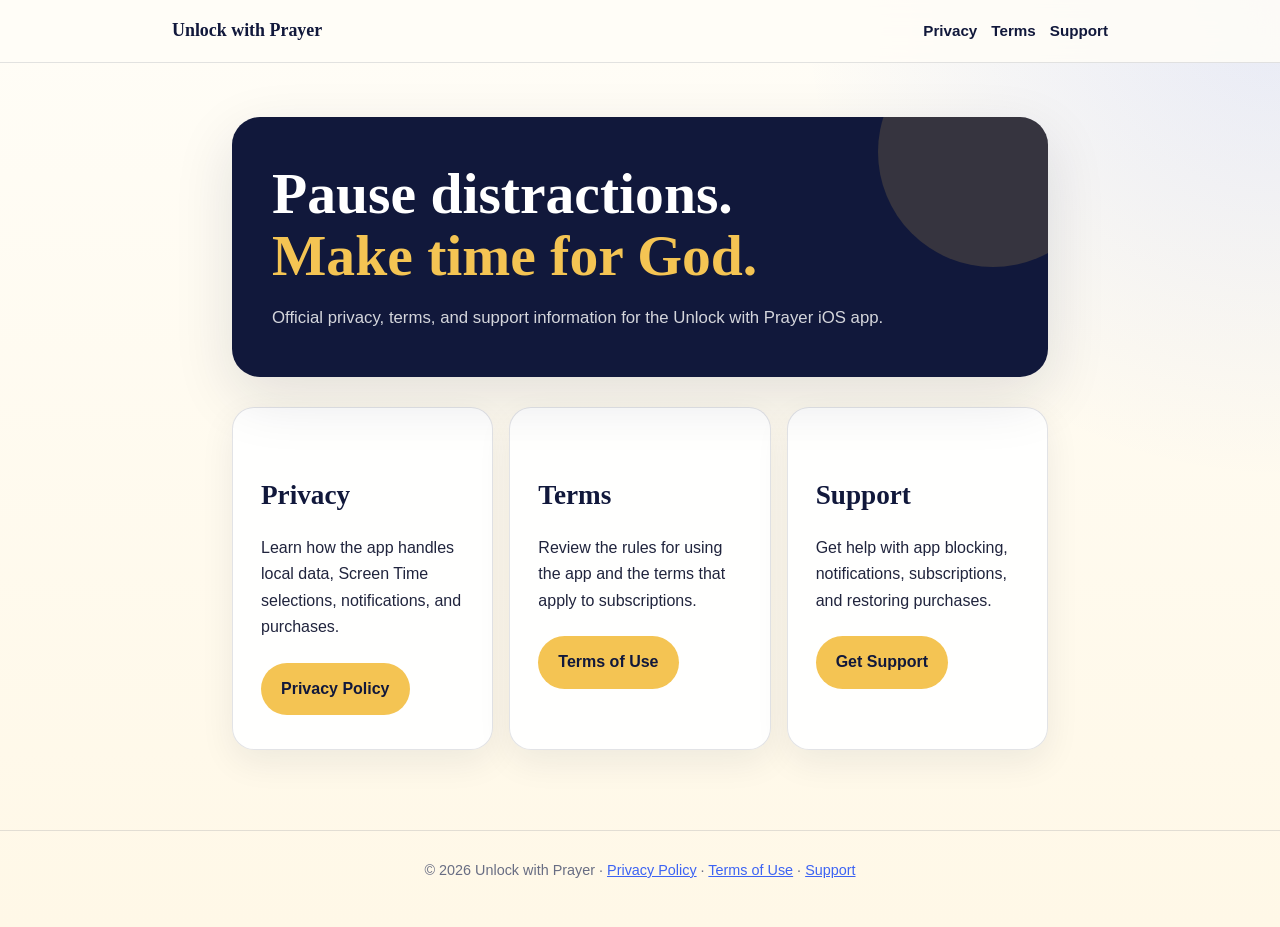
==== index.html @ cda6d9f0 "Add files via upload" ====
<!doctype html>
<html lang="en">
<head>
  <meta charset="utf-8">
  <meta name="viewport" content="width=device-width, initial-scale=1">
  <title>Unlock with Prayer</title>
  <meta name="description" content="Official policy and support pages for Unlock with Prayer.">
  <link rel="stylesheet" href="styles.css">
</head>
<body>

<header class="site-header">
  <nav class="nav">
    <a class="brand" href="index.html">Unlock with Prayer</a>
    <div class="nav-links">
      <a href="privacy.html">Privacy</a>
      <a href="terms.html">Terms</a>
      <a href="support.html">Support</a>
    </div>
  </nav>
</header>

<main class="container">
  <section class="hero">
    <h1>Pause distractions.<br><span class="accent">Make time for God.</span></h1>
    <p>Official privacy, terms, and support information for the Unlock with Prayer iOS app.</p>
  </section>

  <section class="grid">
    <article class="card">
      <h2>Privacy</h2>
      <p>Learn how the app handles local data, Screen Time selections, notifications, and purchases.</p>
      <a class="button" href="privacy.html">Privacy Policy</a>
    </article>
    <article class="card">
      <h2>Terms</h2>
      <p>Review the rules for using the app and the terms that apply to subscriptions.</p>
      <a class="button" href="terms.html">Terms of Use</a>
    </article>
    <article class="card">
      <h2>Support</h2>
      <p>Get help with app blocking, notifications, subscriptions, and restoring purchases.</p>
      <a class="button" href="support.html">Get Support</a>
    </article>
  </section>
</main>

<footer>
  © 2026 Unlock with Prayer · <a href="privacy.html">Privacy Policy</a> ·
  <a href="terms.html">Terms of Use</a> · <a href="support.html">Support</a>
</footer>

</body>
</html>
---- styles.css ----
:root {
  --navy: #11183B;
  --blue: #3C63F3;
  --cream: #FFF0C7;
  --gold: #C98312;
  --light-gold: #F4C453;
  --white: #FFFFFF;
  --text: #20243D;
  --muted: #686D83;
  --border: rgba(17, 24, 59, 0.12);
  --shadow: 0 20px 60px rgba(17, 24, 59, 0.12);
}

* { box-sizing: border-box; }

html { scroll-behavior: smooth; }

body {
  margin: 0;
  font-family: -apple-system, BlinkMacSystemFont, "Segoe UI", sans-serif;
  color: var(--text);
  background:
    radial-gradient(circle at top right, rgba(60,99,243,0.12), transparent 30rem),
    linear-gradient(180deg, #fffdf7 0%, #fff8e7 100%);
  line-height: 1.65;
}

a { color: var(--blue); }
a:hover { opacity: 0.8; }

.site-header {
  position: sticky;
  top: 0;
  z-index: 10;
  backdrop-filter: blur(16px);
  background: rgba(255, 253, 247, 0.86);
  border-bottom: 1px solid var(--border);
}

.nav {
  max-width: 980px;
  margin: 0 auto;
  padding: 16px 22px;
  display: flex;
  gap: 18px;
  align-items: center;
  justify-content: space-between;
}

.brand {
  color: var(--navy);
  font-family: Georgia, "Times New Roman", serif;
  font-weight: 700;
  font-size: 1.12rem;
  text-decoration: none;
}

.nav-links {
  display: flex;
  flex-wrap: wrap;
  gap: 14px;
  font-size: 0.95rem;
}

.nav-links a {
  color: var(--navy);
  text-decoration: none;
  font-weight: 600;
}

.container {
  max-width: 860px;
  margin: 0 auto;
  padding: 54px 22px 80px;
}

.hero {
  background: var(--navy);
  color: var(--white);
  padding: 46px 40px;
  border-radius: 28px;
  box-shadow: var(--shadow);
  margin-bottom: 30px;
  overflow: hidden;
  position: relative;
}

.hero::after {
  content: "";
  width: 230px;
  height: 230px;
  border-radius: 50%;
  position: absolute;
  right: -60px;
  top: -80px;
  background: rgba(244, 196, 83, 0.16);
}

.hero h1 {
  margin: 0 0 12px;
  font-family: Georgia, "Times New Roman", serif;
  font-size: clamp(2rem, 6vw, 3.6rem);
  line-height: 1.08;
  max-width: 700px;
}

.hero .accent { color: var(--light-gold); }

.hero p {
  color: rgba(255,255,255,0.82);
  max-width: 650px;
  font-size: 1.05rem;
  margin-bottom: 0;
}

.card {
  background: rgba(255,255,255,0.92);
  border: 1px solid var(--border);
  border-radius: 22px;
  padding: 28px;
  margin: 20px 0;
  box-shadow: 0 12px 35px rgba(17,24,59,0.07);
}

h2, h3 {
  color: var(--navy);
  font-family: Georgia, "Times New Roman", serif;
  line-height: 1.25;
}

h2 {
  margin-top: 42px;
  font-size: 1.7rem;
}

h3 { margin-top: 28px; }

ul, ol { padding-left: 1.35rem; }

.notice {
  background: var(--cream);
  border-left: 5px solid var(--gold);
  border-radius: 14px;
  padding: 18px 20px;
  margin: 24px 0;
}

.button {
  display: inline-block;
  background: var(--light-gold);
  color: var(--navy);
  font-weight: 800;
  text-decoration: none;
  border-radius: 999px;
  padding: 13px 20px;
  margin: 6px 8px 6px 0;
}

.grid {
  display: grid;
  grid-template-columns: repeat(3, 1fr);
  gap: 16px;
  margin-top: 22px;
}

.grid .card { margin: 0; }

.small {
  color: var(--muted);
  font-size: 0.93rem;
}

footer {
  border-top: 1px solid var(--border);
  color: var(--muted);
  font-size: 0.9rem;
  padding: 28px 22px 44px;
  text-align: center;
}

code {
  background: rgba(17,24,59,0.06);
  border-radius: 6px;
  padding: 2px 6px;
}

@media (max-width: 720px) {
  .nav { align-items: flex-start; }
  .nav-links { justify-content: flex-end; }
  .hero { padding: 34px 24px; border-radius: 22px; }
  .grid { grid-template-columns: 1fr; }
}
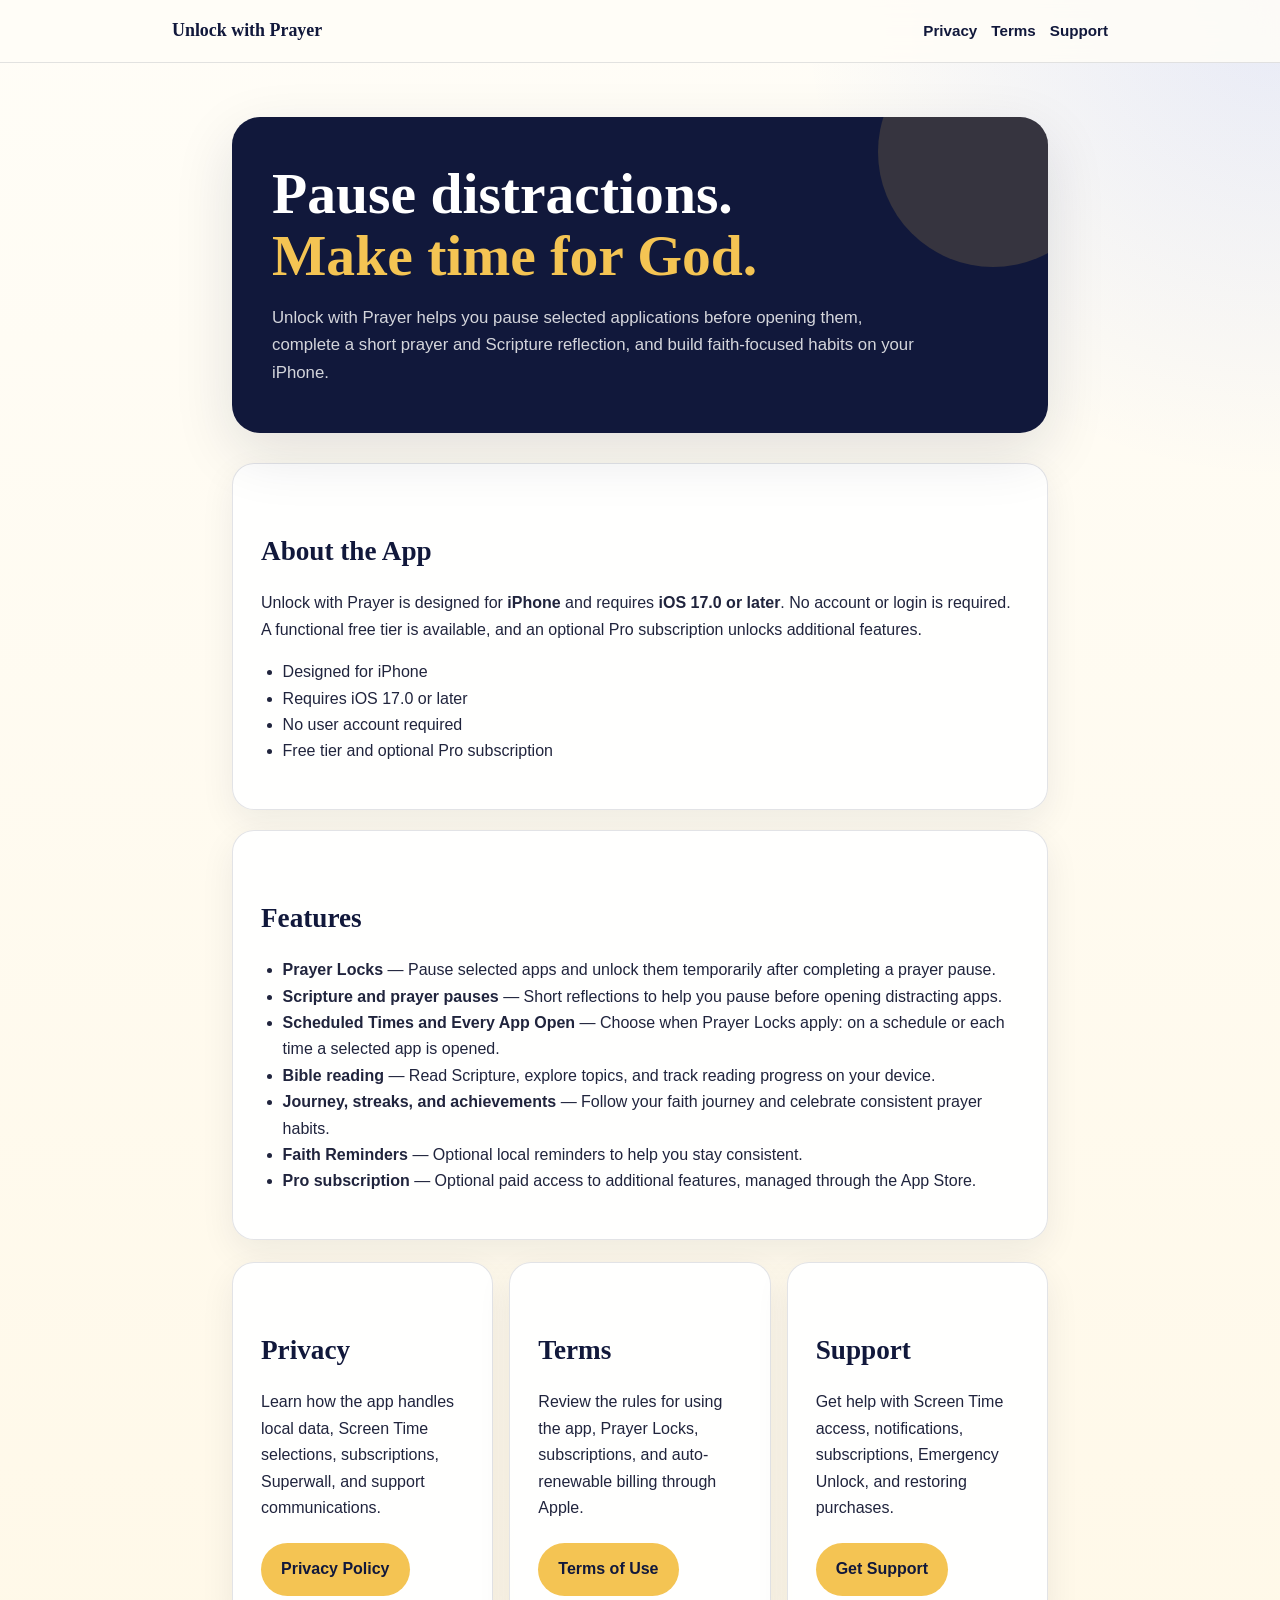
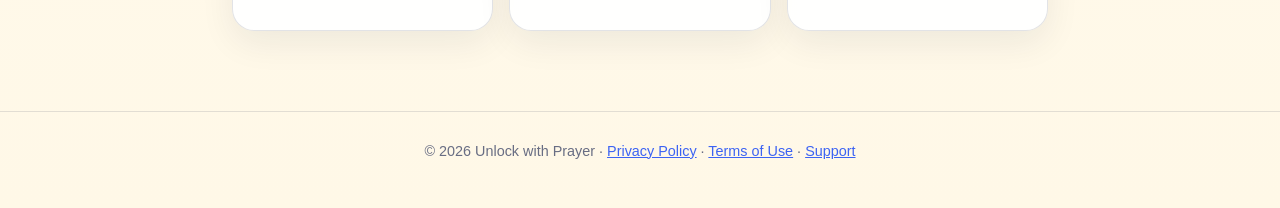
==== commit 48f988c1: "Update legal and support pages for App Store launch" ====
--- a/index.html
+++ b/index.html
@@ -4,7 +4,7 @@
   <meta charset="utf-8">
   <meta name="viewport" content="width=device-width, initial-scale=1">
   <title>Unlock with Prayer</title>
-  <meta name="description" content="Official policy and support pages for Unlock with Prayer.">
+  <meta name="description" content="Official website for Unlock with Prayer — an iPhone app that pauses selected apps so you can complete a short prayer and Scripture reflection before opening them.">
   <link rel="stylesheet" href="styles.css">
 </head>
 <body>
@@ -23,23 +23,47 @@
 <main class="container">
   <section class="hero">
     <h1>Pause distractions.<br><span class="accent">Make time for God.</span></h1>
-    <p>Official privacy, terms, and support information for the Unlock with Prayer iOS app.</p>
+    <p>Unlock with Prayer helps you pause selected applications before opening them, complete a short prayer and Scripture reflection, and build faith-focused habits on your iPhone.</p>
+  </section>
+
+  <section class="card">
+    <h2>About the App</h2>
+    <p>Unlock with Prayer is designed for <strong>iPhone</strong> and requires <strong>iOS 17.0 or later</strong>. No account or login is required. A functional free tier is available, and an optional Pro subscription unlocks additional features.</p>
+    <ul>
+      <li>Designed for iPhone</li>
+      <li>Requires iOS 17.0 or later</li>
+      <li>No user account required</li>
+      <li>Free tier and optional Pro subscription</li>
+    </ul>
+  </section>
+
+  <section class="card">
+    <h2>Features</h2>
+    <ul>
+      <li><strong>Prayer Locks</strong> — Pause selected apps and unlock them temporarily after completing a prayer pause.</li>
+      <li><strong>Scripture and prayer pauses</strong> — Short reflections to help you pause before opening distracting apps.</li>
+      <li><strong>Scheduled Times and Every App Open</strong> — Choose when Prayer Locks apply: on a schedule or each time a selected app is opened.</li>
+      <li><strong>Bible reading</strong> — Read Scripture, explore topics, and track reading progress on your device.</li>
+      <li><strong>Journey, streaks, and achievements</strong> — Follow your faith journey and celebrate consistent prayer habits.</li>
+      <li><strong>Faith Reminders</strong> — Optional local reminders to help you stay consistent.</li>
+      <li><strong>Pro subscription</strong> — Optional paid access to additional features, managed through the App Store.</li>
+    </ul>
   </section>
 
   <section class="grid">
     <article class="card">
       <h2>Privacy</h2>
-      <p>Learn how the app handles local data, Screen Time selections, notifications, and purchases.</p>
+      <p>Learn how the app handles local data, Screen Time selections, subscriptions, Superwall, and support communications.</p>
       <a class="button" href="privacy.html">Privacy Policy</a>
     </article>
     <article class="card">
       <h2>Terms</h2>
-      <p>Review the rules for using the app and the terms that apply to subscriptions.</p>
+      <p>Review the rules for using the app, Prayer Locks, subscriptions, and auto-renewable billing through Apple.</p>
       <a class="button" href="terms.html">Terms of Use</a>
     </article>
     <article class="card">
       <h2>Support</h2>
-      <p>Get help with app blocking, notifications, subscriptions, and restoring purchases.</p>
+      <p>Get help with Screen Time access, notifications, subscriptions, Emergency Unlock, and restoring purchases.</p>
       <a class="button" href="support.html">Get Support</a>
     </article>
   </section>
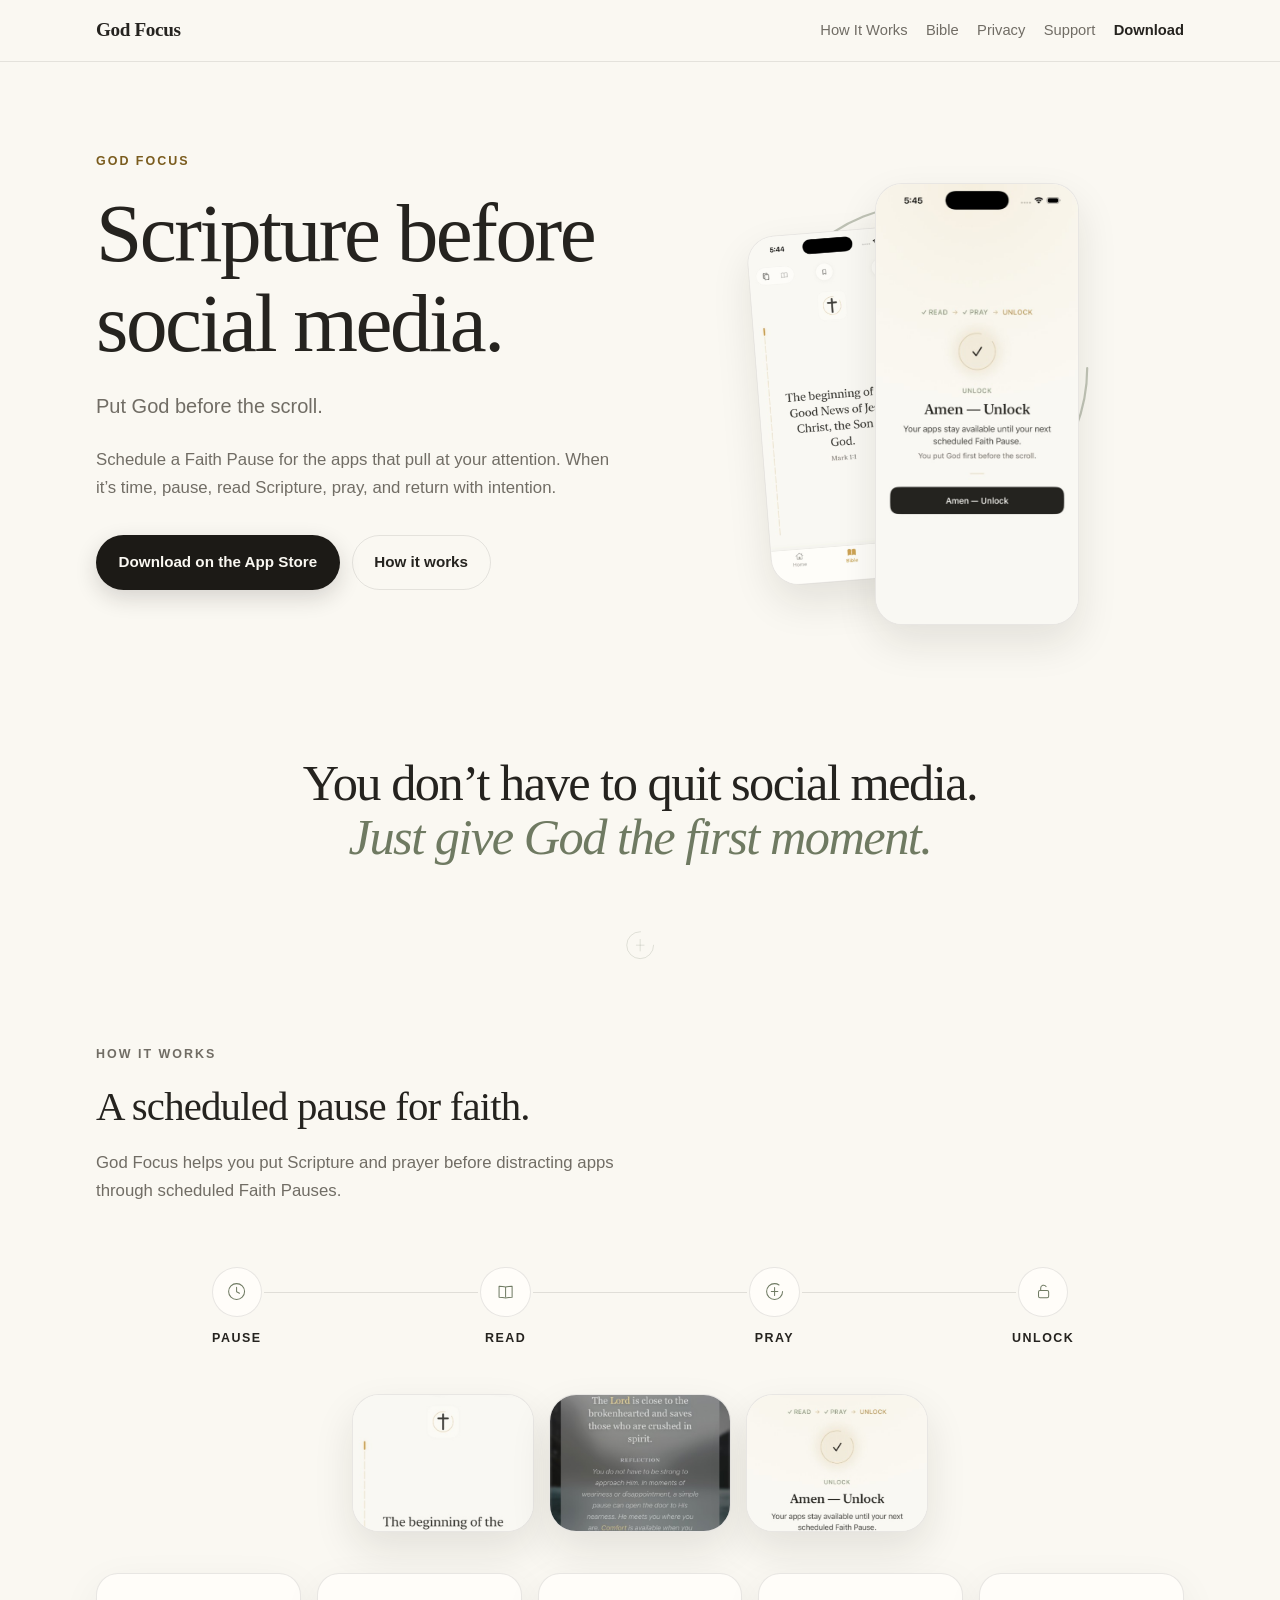
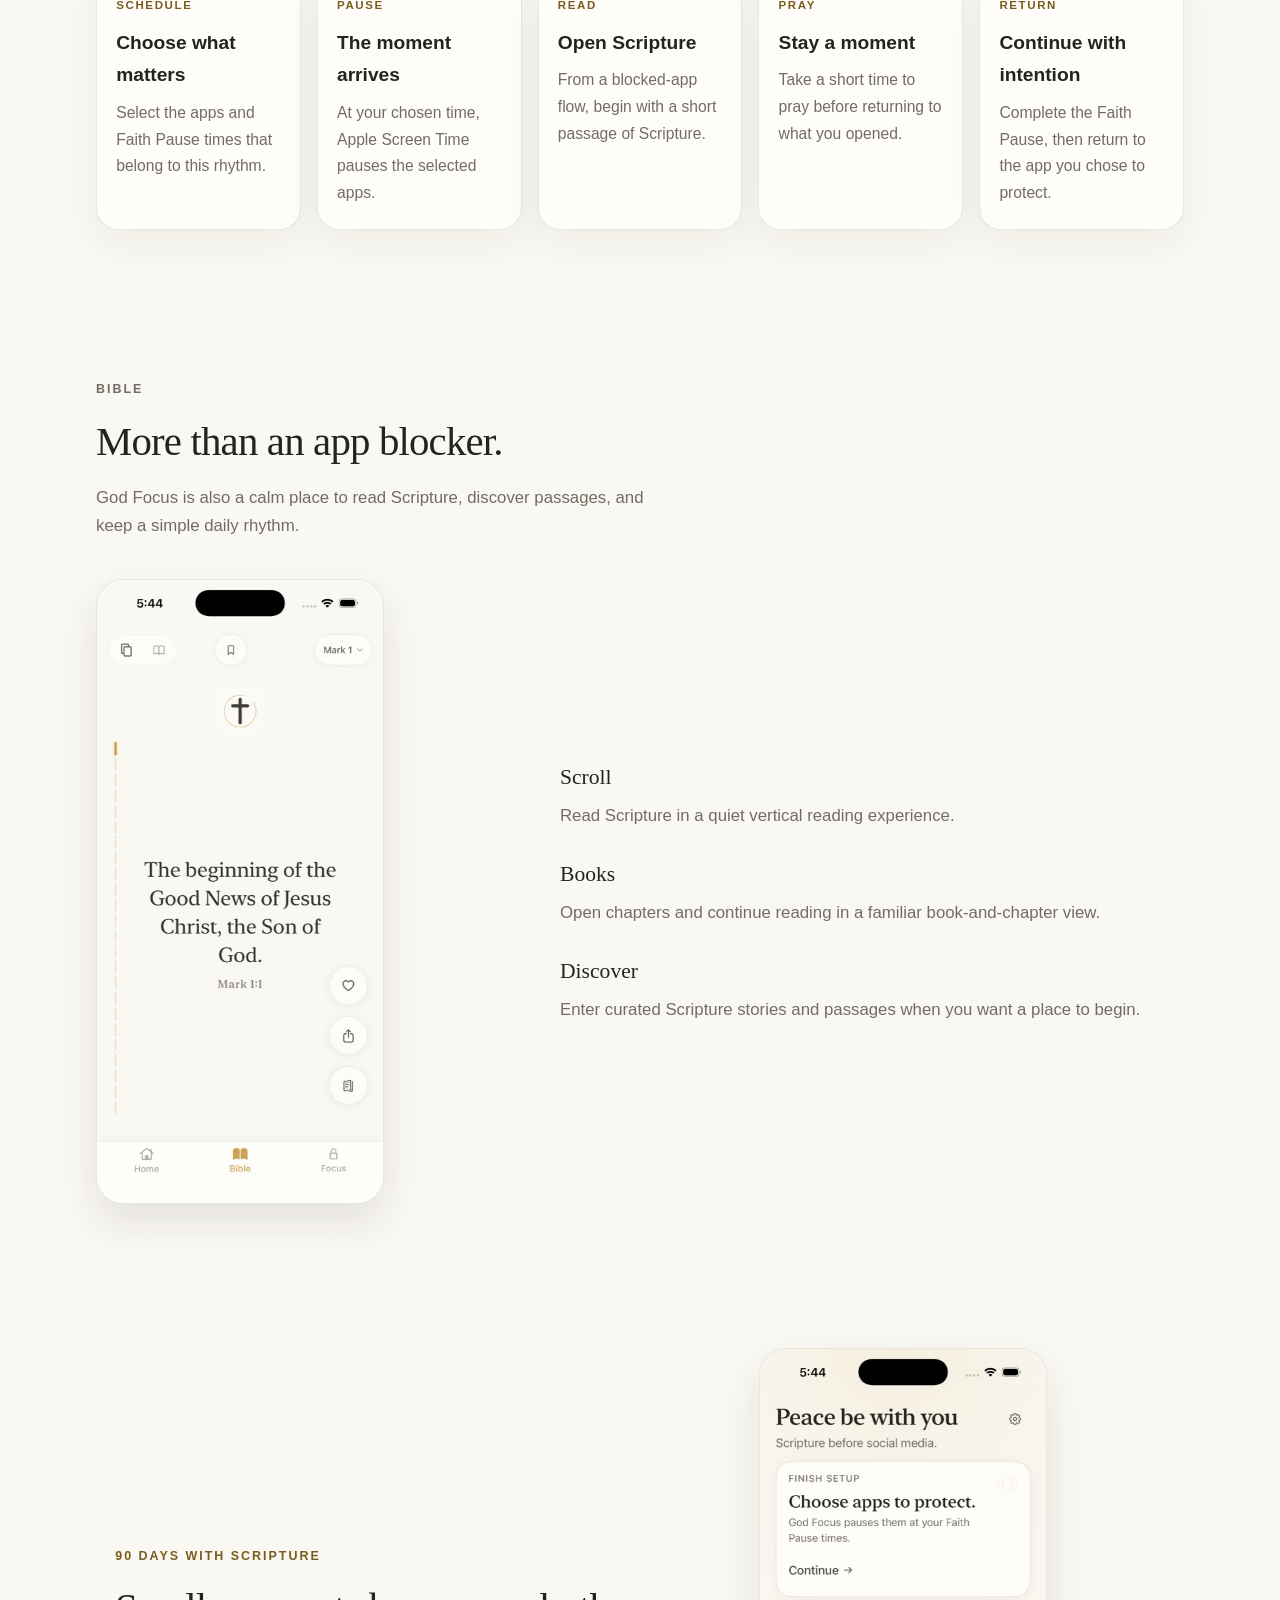
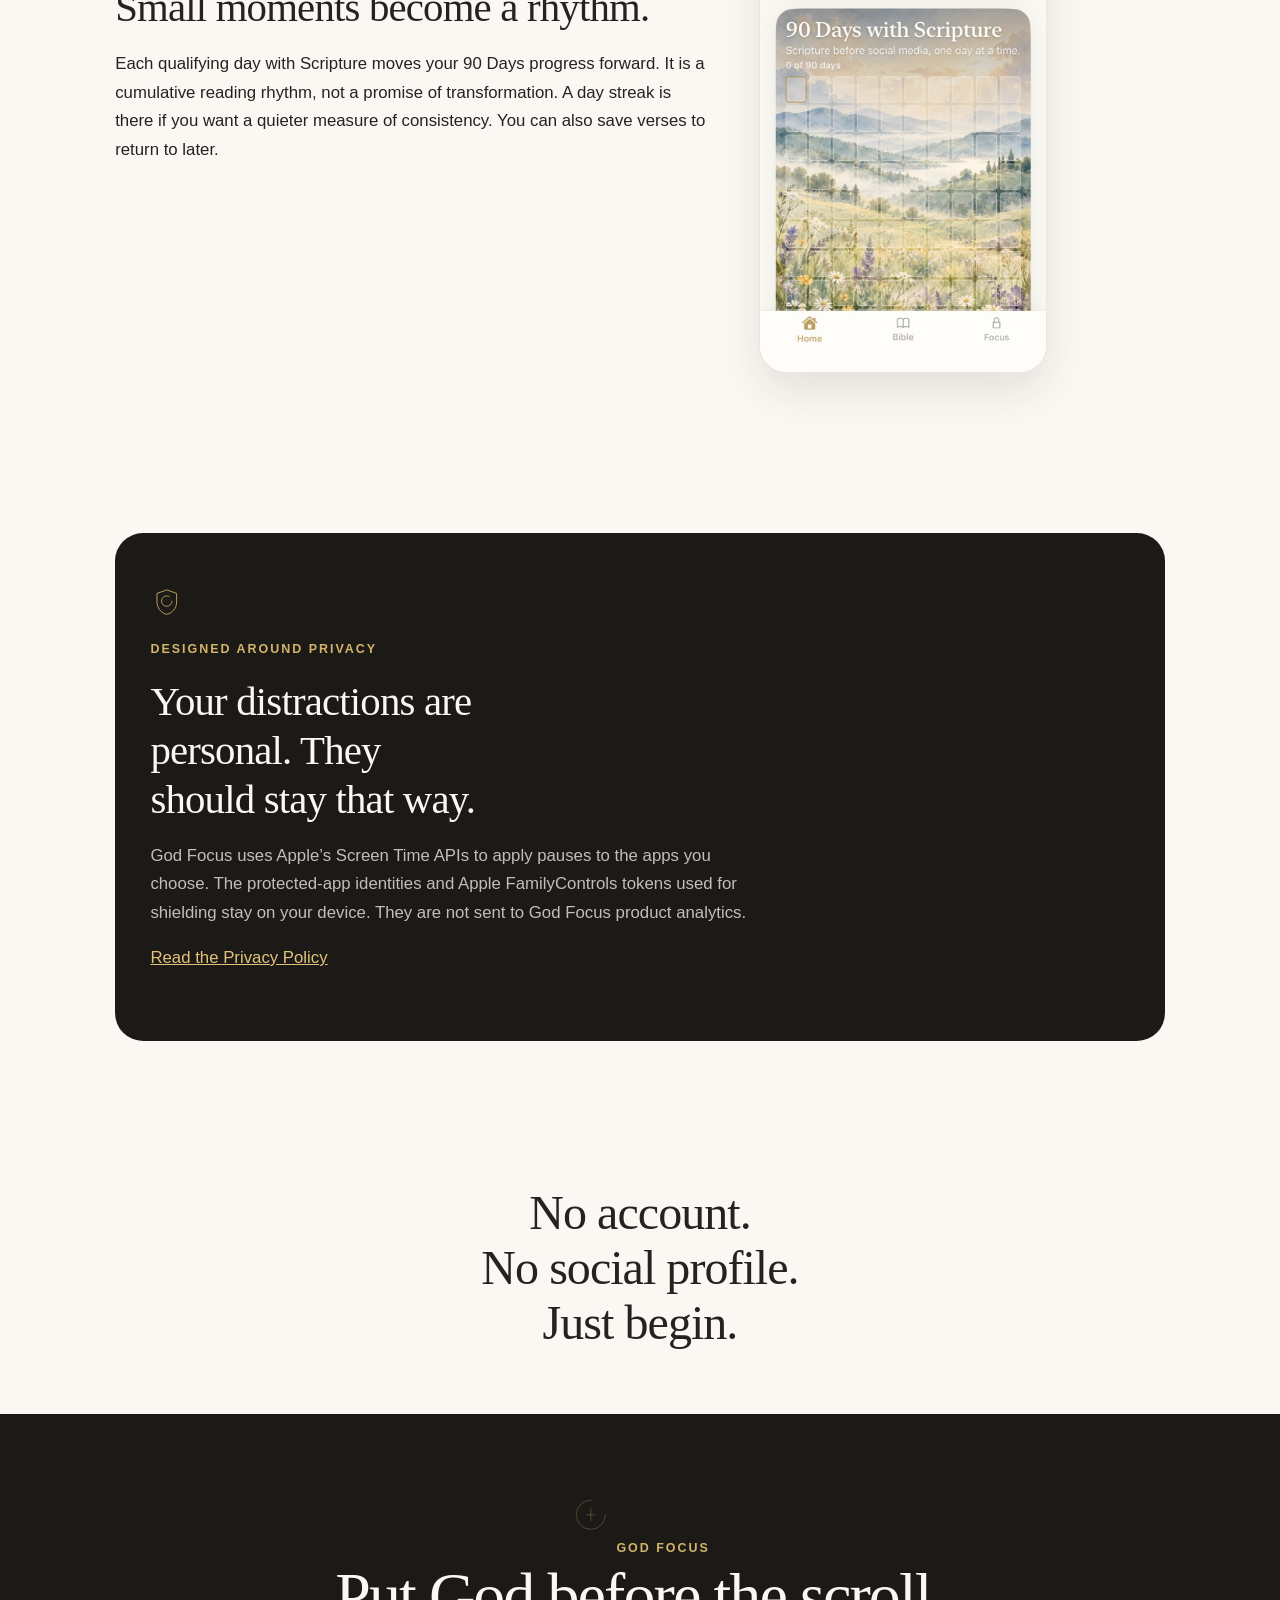
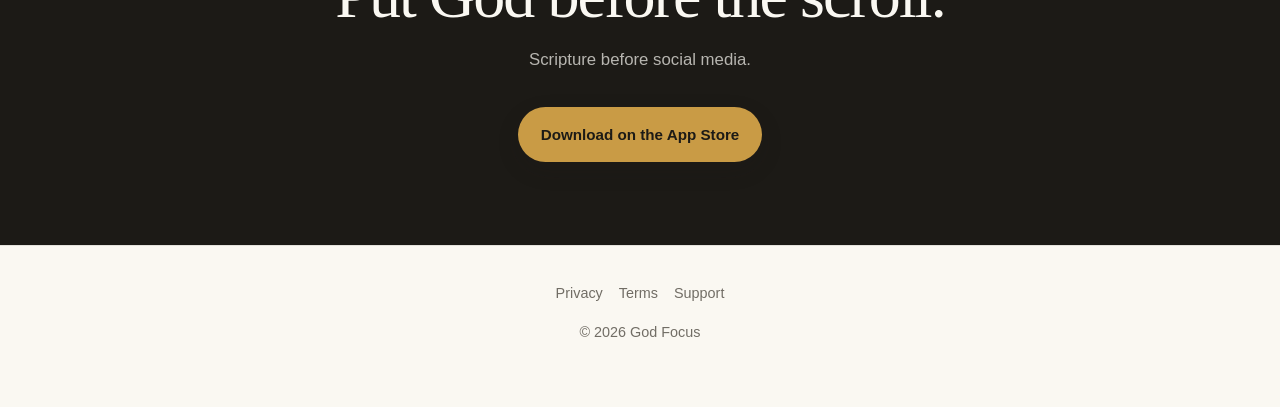
==== commit 8f892a6f: "Revamp website for God Focus app: updated index, privacy, support, and terms pages with new branding" ====
--- a/index.html
+++ b/index.html
@@ -3,76 +3,239 @@
 <head>
   <meta charset="utf-8">
   <meta name="viewport" content="width=device-width, initial-scale=1">
-  <title>Unlock with Prayer</title>
-  <meta name="description" content="Official website for Unlock with Prayer — an iPhone app that pauses selected apps so you can complete a short prayer and Scripture reflection before opening them.">
+  <title>God Focus — Scripture before social media.</title>
+  <meta name="description" content="God Focus is a Christian screen time and Bible focus app. Schedule a Faith Pause, read Scripture, pray, and return with intention.">
+  <meta name="theme-color" content="#FAF8F2">
+  <meta property="og:title" content="God Focus — Scripture before social media.">
+  <meta property="og:description" content="Put God before the scroll. A Christian app blocker and Bible focus app built around scheduled Faith Pauses.">
+  <meta property="og:type" content="website">
+  <meta name="twitter:card" content="summary">
   <link rel="stylesheet" href="styles.css">
 </head>
 <body>
-
-<header class="site-header">
-  <nav class="nav">
-    <a class="brand" href="index.html">Unlock with Prayer</a>
-    <div class="nav-links">
+  <a class="skip-link" href="#main">Skip to content</a>
+
+  <header class="site-header">
+    <nav class="nav" aria-label="Primary">
+      <a class="brand" href="./">God Focus</a>
+      <input class="nav-toggle" id="nav-toggle" type="checkbox">
+      <label class="nav-toggle-btn" for="nav-toggle">Menu</label>
+      <ul class="nav-links">
+        <li><a href="./#how-it-works">How It Works</a></li>
+        <li><a href="./#bible">Bible</a></li>
+        <li><a href="privacy.html">Privacy</a></li>
+        <li><a href="support.html">Support</a></li>
+        <li><a class="nav-download" href="https://apps.apple.com/us/app/unlock-with-prayer-god-focus/id6791024734">Download</a></li>
+      </ul>
+    </nav>
+  </header>
+
+  <main id="main">
+    <section class="hero">
+      <div class="hero-copy-col">
+        <p class="eyebrow">God Focus</p>
+        <h1>Scripture before social media.</h1>
+        <p class="lede">Put God before the scroll.</p>
+        <p class="hero-copy">Schedule a Faith Pause for the apps that pull at your attention. When it’s time, pause, read Scripture, pray, and return with intention.</p>
+        <div class="hero-actions">
+          <a class="button button-primary" href="https://apps.apple.com/us/app/unlock-with-prayer-god-focus/id6791024734">Download on the App Store</a>
+          <a class="button button-secondary" href="#how-it-works">How it works</a>
+        </div>
+      </div>
+
+      <div class="hero-visual">
+        <svg class="motif motif-hero" viewBox="0 0 160 160" fill="none" aria-hidden="true">
+          <circle cx="80" cy="80" r="68" stroke="currentColor" stroke-width="0.9" stroke-dasharray="320 108" stroke-linecap="round"/>
+          <path d="M80 58v44M64 80h32" stroke="currentColor" stroke-width="0.9" stroke-linecap="round"/>
+          <path d="M118 46l6-9M128 58l10-3M39 118l-8 6" stroke="currentColor" stroke-width="0.8" stroke-linecap="round"/>
+        </svg>
+        <div class="hero-shots">
+          <figure class="shot shot-hero-back">
+            <img class="shot-img" src="assets/screenshots/bible-scroll.png" alt="" width="470" height="1024">
+          </figure>
+          <figure class="shot shot-hero-main">
+            <img class="shot-img" src="assets/screenshots/amen-unlock.jpg" alt="God Focus Amen Unlock screen: Read, Pray, Unlock." width="470" height="1024" fetchpriority="high">
+          </figure>
+        </div>
+      </div>
+    </section>
+
+    <section class="statement" aria-labelledby="statement-title">
+      <div class="statement-inner">
+        <h2 class="statement-title" id="statement-title">You don’t have to quit social media.<br><em>Just give God the first moment.</em></h2>
+      </div>
+    </section>
+
+    <div class="motif-divider" aria-hidden="true">
+      <svg class="motif motif-small" viewBox="0 0 80 80" fill="none">
+        <circle cx="40" cy="40" r="28" stroke="currentColor" stroke-width="0.9" stroke-dasharray="132 44" stroke-linecap="round"/>
+        <path d="M40 28v24M32 40h16" stroke="currentColor" stroke-width="0.9" stroke-linecap="round"/>
+      </svg>
+    </div>
+
+    <section class="section" id="how-it-works">
+      <div class="section-header">
+        <p class="eyebrow">How it works</p>
+        <h2>A scheduled pause for faith.</h2>
+        <p>God Focus helps you put Scripture and prayer before distracting apps through scheduled Faith Pauses.</p>
+      </div>
+
+      <ol class="flow-visual">
+        <li class="flow-node">
+          <span class="flow-icon">
+            <svg viewBox="0 0 32 32" fill="none" aria-hidden="true">
+              <circle cx="16" cy="16" r="11" stroke="currentColor" stroke-width="1.4"/>
+              <path d="M16 10v6.2l4 2" stroke="currentColor" stroke-width="1.4" stroke-linecap="round" stroke-linejoin="round"/>
+            </svg>
+          </span>
+          <span class="flow-name">Pause</span>
+        </li>
+        <li class="flow-node">
+          <span class="flow-icon">
+            <svg viewBox="0 0 32 32" fill="none" aria-hidden="true">
+              <path d="M7 8.5c3.2-.2 5.4 1.2 9 1.2s5.8-1.4 9-1.2v15.2c-3.2-.2-5.4 1.2-9 1.2s-5.8-1.4-9-1.2V8.5z" stroke="currentColor" stroke-width="1.4" stroke-linejoin="round"/>
+              <path d="M16 9.7v14.3" stroke="currentColor" stroke-width="1.4"/>
+            </svg>
+          </span>
+          <span class="flow-name">Read</span>
+        </li>
+        <li class="flow-node">
+          <span class="flow-icon">
+            <svg viewBox="0 0 32 32" fill="none" aria-hidden="true">
+              <circle cx="16" cy="16" r="11" stroke="currentColor" stroke-width="1.4" stroke-dasharray="58 11" stroke-linecap="round"/>
+              <path d="M16 10.5v11M11.5 16h9" stroke="currentColor" stroke-width="1.4" stroke-linecap="round"/>
+            </svg>
+          </span>
+          <span class="flow-name">Pray</span>
+        </li>
+        <li class="flow-node">
+          <span class="flow-icon">
+            <svg viewBox="0 0 32 32" fill="none" aria-hidden="true">
+              <rect x="9" y="14.5" width="14" height="10" rx="2" stroke="currentColor" stroke-width="1.4"/>
+              <path d="M12 14.5V11.2a4 4 0 0 1 7.4-2.1" stroke="currentColor" stroke-width="1.4" stroke-linecap="round"/>
+            </svg>
+          </span>
+          <span class="flow-name">Unlock</span>
+        </li>
+      </ol>
+
+      <div class="flow-evidence">
+        <figure class="shot shot-crop shot-crop-read">
+          <img class="shot-img" src="assets/screenshots/bible-scroll.png" alt="" width="470" height="1024" loading="lazy">
+        </figure>
+        <figure class="shot shot-crop shot-crop-pray">
+          <img class="shot-img" src="assets/screenshots/faith-pause-prayer.jpg" alt="" width="470" height="1024" loading="lazy">
+        </figure>
+        <figure class="shot shot-crop shot-crop-unlock">
+          <img class="shot-img" src="assets/screenshots/amen-unlock.jpg" alt="" width="470" height="1024" loading="lazy">
+        </figure>
+      </div>
+
+      <div class="flow-grid">
+        <article class="step">
+          <span class="step-label">Schedule</span>
+          <h3>Choose what matters</h3>
+          <p>Select the apps and Faith Pause times that belong to this rhythm.</p>
+        </article>
+        <article class="step">
+          <span class="step-label">Pause</span>
+          <h3>The moment arrives</h3>
+          <p>At your chosen time, Apple Screen Time pauses the selected apps.</p>
+        </article>
+        <article class="step">
+          <span class="step-label">Read</span>
+          <h3>Open Scripture</h3>
+          <p>From a blocked-app flow, begin with a short passage of Scripture.</p>
+        </article>
+        <article class="step">
+          <span class="step-label">Pray</span>
+          <h3>Stay a moment</h3>
+          <p>Take a short time to pray before returning to what you opened.</p>
+        </article>
+        <article class="step">
+          <span class="step-label">Return</span>
+          <h3>Continue with intention</h3>
+          <p>Complete the Faith Pause, then return to the app you chose to protect.</p>
+        </article>
+      </div>
+    </section>
+
+    <section class="section" id="bible">
+      <div class="section-header">
+        <p class="eyebrow">Bible</p>
+        <h2>More than an app blocker.</h2>
+        <p>God Focus is also a calm place to read Scripture, discover passages, and keep a simple daily rhythm.</p>
+      </div>
+      <div class="bible-feature">
+        <figure class="shot shot-feature">
+          <img class="shot-img" src="assets/screenshots/bible-scroll.png" alt="God Focus Bible Scroll reading Mark 1:1." width="470" height="1024" loading="lazy">
+        </figure>
+        <div class="bible-points">
+          <article>
+            <h3>Scroll</h3>
+            <p>Read Scripture in a quiet vertical reading experience.</p>
+          </article>
+          <article>
+            <h3>Books</h3>
+            <p>Open chapters and continue reading in a familiar book-and-chapter view.</p>
+          </article>
+          <article>
+            <h3>Discover</h3>
+            <p>Enter curated Scripture stories and passages when you want a place to begin.</p>
+          </article>
+        </div>
+      </div>
+    </section>
+
+    <section class="section">
+      <div class="rhythm">
+        <div class="rhythm-copy">
+          <p class="eyebrow">90 Days with Scripture</p>
+          <h2>Small moments become a rhythm.</h2>
+          <p>Each qualifying day with Scripture moves your 90 Days progress forward. It is a cumulative reading rhythm, not a promise of transformation. A day streak is there if you want a quieter measure of consistency. You can also save verses to return to later.</p>
+        </div>
+        <figure class="shot shot-rhythm">
+          <img class="shot-img" src="assets/screenshots/home-90-days.jpg" alt="God Focus home screen with 90 Days with Scripture." width="470" height="1024" loading="lazy">
+        </figure>
+      </div>
+    </section>
+
+    <section class="section">
+      <div class="privacy-band">
+        <svg class="privacy-mark" viewBox="0 0 48 48" fill="none" aria-hidden="true">
+          <path d="M24 7l14 5v12.4c0 8.4-5.8 15.6-14 17.6-8.2-2-14-9.2-14-17.6V12l14-5z" stroke="currentColor" stroke-width="1.2" stroke-linejoin="round"/>
+          <circle cx="24" cy="23" r="7.5" stroke="currentColor" stroke-width="1.1" stroke-dasharray="38 9" stroke-linecap="round"/>
+        </svg>
+        <p class="eyebrow">Designed around privacy</p>
+        <h2>Your distractions are personal. They should stay that way.</h2>
+        <p>God Focus uses Apple’s Screen Time APIs to apply pauses to the apps you choose. The protected-app identities and Apple FamilyControls tokens used for shielding stay on your device. They are not sent to God Focus product analytics.</p>
+        <p><a href="privacy.html">Read the Privacy Policy</a></p>
+      </div>
+    </section>
+
+    <section class="section account">
+      <h2>No account.<br>No social profile.<br>Just begin.</h2>
+    </section>
+  </main>
+
+  <section class="final-cta" aria-labelledby="final-cta-title">
+    <svg class="motif motif-cta" viewBox="0 0 80 80" fill="none" aria-hidden="true">
+      <circle cx="40" cy="40" r="28" stroke="currentColor" stroke-width="0.9" stroke-dasharray="132 44" stroke-linecap="round"/>
+      <path d="M40 28v24M32 40h16" stroke="currentColor" stroke-width="0.9" stroke-linecap="round"/>
+    </svg>
+    <p class="eyebrow">God Focus</p>
+    <h2 id="final-cta-title">Put God before the scroll.</h2>
+    <p>Scripture before social media.</p>
+    <a class="button button-primary" href="https://apps.apple.com/us/app/unlock-with-prayer-god-focus/id6791024734">Download on the App Store</a>
+  </section>
+
+  <footer class="site-footer">
+    <nav aria-label="Footer">
       <a href="privacy.html">Privacy</a>
       <a href="terms.html">Terms</a>
       <a href="support.html">Support</a>
-    </div>
-  </nav>
-</header>
-
-<main class="container">
-  <section class="hero">
-    <h1>Pause distractions.<br><span class="accent">Make time for God.</span></h1>
-    <p>Unlock with Prayer helps you pause selected applications before opening them, complete a short prayer and Scripture reflection, and build faith-focused habits on your iPhone.</p>
-  </section>
-
-  <section class="card">
-    <h2>About the App</h2>
-    <p>Unlock with Prayer is designed for <strong>iPhone</strong> and requires <strong>iOS 17.0 or later</strong>. No account or login is required. A functional free tier is available, and an optional Pro subscription unlocks additional features.</p>
-    <ul>
-      <li>Designed for iPhone</li>
-      <li>Requires iOS 17.0 or later</li>
-      <li>No user account required</li>
-      <li>Free tier and optional Pro subscription</li>
-    </ul>
-  </section>
-
-  <section class="card">
-    <h2>Features</h2>
-    <ul>
-      <li><strong>Prayer Locks</strong> — Pause selected apps and unlock them temporarily after completing a prayer pause.</li>
-      <li><strong>Scripture and prayer pauses</strong> — Short reflections to help you pause before opening distracting apps.</li>
-      <li><strong>Scheduled Times and Every App Open</strong> — Choose when Prayer Locks apply: on a schedule or each time a selected app is opened.</li>
-      <li><strong>Bible reading</strong> — Read Scripture, explore topics, and track reading progress on your device.</li>
-      <li><strong>Journey, streaks, and achievements</strong> — Follow your faith journey and celebrate consistent prayer habits.</li>
-      <li><strong>Faith Reminders</strong> — Optional local reminders to help you stay consistent.</li>
-      <li><strong>Pro subscription</strong> — Optional paid access to additional features, managed through the App Store.</li>
-    </ul>
-  </section>
-
-  <section class="grid">
-    <article class="card">
-      <h2>Privacy</h2>
-      <p>Learn how the app handles local data, Screen Time selections, subscriptions, Superwall, and support communications.</p>
-      <a class="button" href="privacy.html">Privacy Policy</a>
-    </article>
-    <article class="card">
-      <h2>Terms</h2>
-      <p>Review the rules for using the app, Prayer Locks, subscriptions, and auto-renewable billing through Apple.</p>
-      <a class="button" href="terms.html">Terms of Use</a>
-    </article>
-    <article class="card">
-      <h2>Support</h2>
-      <p>Get help with Screen Time access, notifications, subscriptions, Emergency Unlock, and restoring purchases.</p>
-      <a class="button" href="support.html">Get Support</a>
-    </article>
-  </section>
-</main>
-
-<footer>
-  © 2026 Unlock with Prayer · <a href="privacy.html">Privacy Policy</a> ·
-  <a href="terms.html">Terms of Use</a> · <a href="support.html">Support</a>
-</footer>
-
+    </nav>
+    <p>© 2026 God Focus</p>
+  </footer>
 </body>
 </html>
--- a/styles.css
+++ b/styles.css
@@ -1,192 +1,870 @@
 :root {
-  --navy: #11183B;
-  --blue: #3C63F3;
-  --cream: #FFF0C7;
-  --gold: #C98312;
-  --light-gold: #F4C453;
-  --white: #FFFFFF;
-  --text: #20243D;
-  --muted: #686D83;
-  --border: rgba(17, 24, 59, 0.12);
-  --shadow: 0 20px 60px rgba(17, 24, 59, 0.12);
+  --bg: #FAF8F2;
+  --surface: #FFFDF9;
+  --text: #25231F;
+  --secondary: #716D65;
+  --gold: #C99B45;
+  --gold-ink: #7A5C1E;
+  --sage: #6F7A62;
+  --charcoal: #1C1A16;
+  --border: rgba(37, 35, 31, 0.1);
+  --shadow: 0 12px 40px rgba(28, 26, 22, 0.06);
+  --serif: Georgia, "Times New Roman", Times, serif;
+  --sans: -apple-system, BlinkMacSystemFont, "Segoe UI", sans-serif;
+  --measure: 42rem;
+  --wide: 68rem;
+  --radius: 22px;
 }
 
 * { box-sizing: border-box; }
 
-html { scroll-behavior: smooth; }
+html {
+  scroll-behavior: smooth;
+  -webkit-text-size-adjust: 100%;
+}
 
 body {
   margin: 0;
-  font-family: -apple-system, BlinkMacSystemFont, "Segoe UI", sans-serif;
   color: var(--text);
-  background:
-    radial-gradient(circle at top right, rgba(60,99,243,0.12), transparent 30rem),
-    linear-gradient(180deg, #fffdf7 0%, #fff8e7 100%);
-  line-height: 1.65;
-}
-
-a { color: var(--blue); }
-a:hover { opacity: 0.8; }
+  background: var(--bg);
+  font-family: var(--sans);
+  font-size: 1.05rem;
+  line-height: 1.7;
+}
+
+img { max-width: 100%; }
+
+a {
+  color: inherit;
+}
+
+a:hover { color: var(--gold); }
+
+:focus-visible {
+  outline: 2px solid var(--gold);
+  outline-offset: 3px;
+}
+
+.skip-link {
+  position: absolute;
+  left: 12px;
+  top: 12px;
+  z-index: 100;
+  padding: 10px 14px;
+  background: var(--charcoal);
+  color: var(--bg);
+  text-decoration: none;
+  border-radius: 8px;
+  transform: translateY(-160%);
+}
+
+.skip-link:focus {
+  transform: none;
+  color: var(--bg);
+}
+
+.visually-hidden {
+  position: absolute;
+  width: 1px;
+  height: 1px;
+  padding: 0;
+  margin: -1px;
+  overflow: hidden;
+  clip: rect(0, 0, 0, 0);
+  white-space: nowrap;
+  border: 0;
+}
 
 .site-header {
   position: sticky;
   top: 0;
-  z-index: 10;
-  backdrop-filter: blur(16px);
-  background: rgba(255, 253, 247, 0.86);
+  z-index: 20;
+  background: rgba(250, 248, 242, 0.92);
   border-bottom: 1px solid var(--border);
 }
 
 .nav {
-  max-width: 980px;
+  width: min(var(--wide), calc(100% - 2rem));
   margin: 0 auto;
-  padding: 16px 22px;
+  padding: 0.9rem 0;
   display: flex;
-  gap: 18px;
   align-items: center;
   justify-content: space-between;
+  gap: 1rem;
 }
 
 .brand {
-  color: var(--navy);
-  font-family: Georgia, "Times New Roman", serif;
+  font-family: var(--serif);
+  font-size: 1.2rem;
   font-weight: 700;
-  font-size: 1.12rem;
+  letter-spacing: -0.02em;
   text-decoration: none;
+  color: var(--text);
+}
+
+.brand:hover { color: var(--text); }
+
+.nav-toggle {
+  position: absolute;
+  width: 1px;
+  height: 1px;
+  opacity: 0;
+  pointer-events: none;
+}
+
+.nav-toggle:focus-visible + .nav-toggle-btn {
+  outline: 2px solid var(--gold);
+  outline-offset: 3px;
+}
+
+.nav-toggle-btn {
+  display: none;
+  min-width: 44px;
+  min-height: 44px;
+  align-items: center;
+  justify-content: center;
+  cursor: pointer;
+  border-radius: 10px;
+  color: var(--text);
+  font-size: 0.92rem;
+  font-weight: 600;
 }
 
 .nav-links {
   display: flex;
+  align-items: center;
   flex-wrap: wrap;
-  gap: 14px;
+  gap: 0.15rem 1.15rem;
+  list-style: none;
+  margin: 0;
+  padding: 0;
+}
+
+.nav-links a {
+  color: var(--secondary);
+  text-decoration: none;
+  font-size: 0.92rem;
+  font-weight: 500;
+}
+
+.nav-links a:hover,
+.nav-links a[aria-current="page"] {
+  color: var(--text);
+}
+
+.nav-download {
+  color: var(--text) !important;
+  font-weight: 600 !important;
+}
+
+main { display: block; }
+
+.hero,
+.section,
+.legal-hero {
+  width: min(var(--wide), calc(100% - 2.4rem));
+  margin: 0 auto;
+}
+
+.hero {
+  display: grid;
+  grid-template-columns: minmax(0, 1fr) minmax(17rem, 1fr);
+  align-items: center;
+  gap: 2.5rem 3rem;
+  padding: 5.2rem 0 4.8rem;
+}
+
+.eyebrow {
+  display: inline-block;
+  margin: 0 0 1.1rem;
+  color: var(--gold-ink);
+  font-size: 0.78rem;
+  font-weight: 600;
+  letter-spacing: 0.16em;
+  text-transform: uppercase;
+}
+
+.hero h1,
+.statement-title,
+.final-cta h2,
+.legal-hero h1 {
+  font-family: var(--serif);
+  font-weight: 500;
+  letter-spacing: -0.03em;
+  line-height: 1.08;
+  margin: 0;
+}
+
+.hero h1 {
+  max-width: 14ch;
+  font-size: clamp(2.6rem, 8vw, 5.2rem);
+}
+
+.lede {
+  margin: 1.25rem 0 0;
+  font-size: 1.25rem;
+  color: var(--secondary);
+}
+
+.hero-copy {
+  max-width: 34rem;
+  margin: 1.4rem 0 0;
+  color: var(--secondary);
+}
+
+.hero-actions {
+  display: flex;
+  flex-wrap: wrap;
+  gap: 0.75rem;
+  margin-top: 2rem;
+}
+
+.button {
+  display: inline-flex;
+  align-items: center;
+  justify-content: center;
+  min-height: 50px;
+  padding: 0.85rem 1.35rem;
+  border-radius: 999px;
+  text-decoration: none;
   font-size: 0.95rem;
-}
-
-.nav-links a {
-  color: var(--navy);
+  font-weight: 600;
+  border: 1px solid transparent;
+  transition: transform 0.2s ease, box-shadow 0.2s ease, opacity 0.2s ease;
+}
+
+.button:hover { color: inherit; }
+
+.button-primary {
+  background: var(--charcoal);
+  color: var(--bg);
+  box-shadow: 0 8px 22px rgba(28, 26, 22, 0.16);
+}
+
+.button-secondary {
+  background: transparent;
+  color: var(--text);
+  border-color: var(--border);
+}
+
+.statement {
+  padding: 5.6rem 0 3.4rem;
+}
+
+.statement-inner {
+  width: min(46rem, calc(100% - 2.4rem));
+  margin: 0 auto;
+  text-align: center;
+}
+
+.statement-title {
+  font-size: clamp(2rem, 5vw, 3.15rem);
+}
+
+.statement-title em {
+  font-style: italic;
+  color: var(--sage);
+}
+
+.section {
+  padding: 4.5rem 0;
+}
+
+.section-header {
+  max-width: 36rem;
+  margin-bottom: 2.4rem;
+}
+
+.section h2,
+.card h3,
+.faq h3,
+.legal-body h2 {
+  font-family: var(--serif);
+  font-weight: 500;
+  letter-spacing: -0.02em;
+  line-height: 1.2;
+}
+
+.section h2 {
+  font-size: clamp(1.85rem, 4vw, 2.55rem);
+  margin: 0 0 0.8rem;
+}
+
+.section-header p,
+.muted,
+.small {
+  color: var(--secondary);
+  overflow-wrap: anywhere;
+}
+
+.flow-grid,
+.bible-grid,
+.quiet-grid {
+  display: grid;
+  gap: 1rem;
+}
+
+.flow-grid {
+  grid-template-columns: repeat(5, 1fr);
+}
+
+.step,
+.bible-card,
+.quiet-card,
+.legal-card,
+.faq details {
+  background: var(--surface);
+  border: 1px solid var(--border);
+  border-radius: var(--radius);
+  box-shadow: var(--shadow);
+  transition: transform 0.22s ease, box-shadow 0.22s ease;
+}
+
+.step {
+  padding: 1.35rem 1.2rem 1.4rem;
+}
+
+.step-label {
+  display: block;
+  margin-bottom: 0.7rem;
+  color: var(--gold-ink);
+  font-size: 0.72rem;
+  font-weight: 600;
+  letter-spacing: 0.14em;
+  text-transform: uppercase;
+}
+
+.step h3,
+.bible-card h3 {
+  margin: 0 0 0.5rem;
+  font-size: 1.2rem;
+}
+
+.step p,
+.bible-card p,
+.quiet-card p {
+  margin: 0;
+  color: var(--secondary);
+  font-size: 0.98rem;
+}
+
+.flow-visual {
+  display: grid;
+  grid-template-columns: repeat(4, 1fr);
+  list-style: none;
+  margin: 0 0 2.4rem;
+  padding: 1.4rem 0.4rem 0.4rem;
+}
+
+.bible-grid,
+.quiet-grid {
+  grid-template-columns: repeat(3, 1fr);
+}
+
+.bible-card,
+.quiet-card {
+  padding: 1.15rem 1.25rem 1.55rem;
+  overflow: hidden;
+}
+
+.rhythm {
+  display: grid;
+  grid-template-columns: minmax(0, 1.1fr) minmax(13rem, 0.75fr);
+  align-items: center;
+  gap: 3rem;
+  width: min(var(--wide), calc(100% - 2.4rem));
+  margin: 0 auto;
+  padding: 0;
+}
+
+.rhythm h2 { margin-bottom: 0.9rem; }
+
+.privacy-band {
+  position: relative;
+  width: min(var(--wide), calc(100% - 2.4rem));
+  margin: 1rem auto 0;
+  padding: 3.2rem 2.2rem;
+  background: var(--charcoal);
+  color: #EDE8DC;
+  border-radius: 28px;
+  overflow: hidden;
+}
+
+.hero-visual {
+  position: relative;
+  display: flex;
+  justify-content: center;
+  align-items: center;
+  min-height: 26rem;
+}
+
+.motif {
+  color: rgba(111, 122, 98, 0.42);
+}
+
+.motif-hero {
+  position: absolute;
+  width: min(24rem, 100%);
+  height: auto;
+  z-index: 0;
+}
+
+.motif-small {
+  width: 2.4rem;
+  height: 2.4rem;
+  color: rgba(111, 122, 98, 0.45);
+}
+
+.motif-cta {
+  width: 2.6rem;
+  height: 2.6rem;
+  margin: 0 auto 1rem;
+  color: rgba(226, 194, 122, 0.55);
+}
+
+.motif-divider {
+  display: flex;
+  justify-content: center;
+  padding: 0.4rem 0 0.2rem;
+}
+
+.shot {
+  margin: 0;
+  overflow: hidden;
+  border-radius: 1.7rem;
+  border: 1px solid rgba(37, 35, 31, 0.1);
+  background: var(--surface);
+  box-shadow: 0 18px 40px rgba(28, 26, 22, 0.1);
+}
+
+.shot-img {
+  display: block;
+  width: 100%;
+  height: auto;
+  object-fit: cover;
+}
+
+.hero-shots {
+  position: relative;
+  z-index: 1;
+  width: min(22rem, 100%);
+  aspect-ratio: 1.05 / 1.2;
+}
+
+.shot-hero-main,
+.shot-hero-back {
+  position: absolute;
+}
+
+.shot-hero-main {
+  width: 58%;
+  right: 6%;
+  top: 4%;
+  z-index: 2;
+}
+
+.shot-hero-back {
+  width: 46%;
+  left: 3%;
+  top: 16%;
+  z-index: 1;
+  transform: rotate(-4.5deg);
+}
+
+.shot-crop {
+  height: 8.6rem;
+}
+
+.shot-crop .shot-img {
+  height: 100%;
+  object-fit: cover;
+}
+
+.shot-crop-read .shot-img { object-position: center 22%; }
+.shot-crop-pray .shot-img { object-position: center 42%; }
+.shot-crop-unlock .shot-img { object-position: center 38%; }
+
+.flow-evidence {
+  display: grid;
+  grid-template-columns: repeat(3, minmax(0, 1fr));
+  gap: 0.9rem;
+  max-width: 36rem;
+  margin: 0 auto 2.6rem;
+}
+
+.shot-feature,
+.shot-rhythm {
+  max-width: 18rem;
+}
+
+.bible-feature {
+  display: grid;
+  grid-template-columns: minmax(12rem, 0.8fr) minmax(0, 1.2fr);
+  align-items: center;
+  gap: 3rem;
+}
+
+.bible-points {
+  display: grid;
+  gap: 1.6rem;
+}
+
+.bible-points h3 {
+  margin: 0 0 0.4rem;
+  font-family: var(--serif);
+  font-size: 1.35rem;
+  font-weight: 500;
+}
+
+.bible-points p {
+  margin: 0;
+  color: var(--secondary);
+}
+
+.flow-node {
+  position: relative;
+  display: flex;
+  flex-direction: column;
+  align-items: center;
+  gap: 0.7rem;
+  text-align: center;
+}
+
+.flow-node:not(:last-child)::after {
+  content: "";
+  position: absolute;
+  top: 1.55rem;
+  left: calc(50% + 1.7rem);
+  width: calc(100% - 3.4rem);
+  height: 1px;
+  background: rgba(37, 35, 31, 0.12);
+}
+
+.flow-icon {
+  display: grid;
+  place-items: center;
+  width: 3.15rem;
+  height: 3.15rem;
+  color: var(--sage);
+  background: var(--surface);
+  border: 1px solid var(--border);
+  border-radius: 50%;
+}
+
+.flow-icon svg {
+  width: 1.45rem;
+  height: 1.45rem;
+}
+
+.flow-name {
+  color: var(--text);
+  font-size: 0.78rem;
+  font-weight: 600;
+  letter-spacing: 0.12em;
+  text-transform: uppercase;
+}
+
+.privacy-mark {
+  display: block;
+  width: 2.1rem;
+  height: 2.1rem;
+  margin-bottom: 1rem;
+  color: #D4B36A;
+}
+
+.privacy-band .eyebrow {
+  color: #D4B36A;
+}
+
+.privacy-band h2 {
+  color: #FAF8F2;
+  max-width: 16ch;
+}
+
+.privacy-band p {
+  max-width: 38rem;
+  color: rgba(250, 248, 242, 0.74);
+}
+
+.privacy-band a {
+  color: #E2C27A;
+}
+
+.account {
+  text-align: center;
+  padding-bottom: 2rem;
+}
+
+.account h2 {
+  font-family: var(--serif);
+  font-size: clamp(2rem, 5vw, 3rem);
+  font-weight: 500;
+  line-height: 1.15;
+  margin: 0;
+}
+
+.final-cta {
+  margin-top: 2rem;
+  padding: 5rem 1.2rem 5.2rem;
+  background: var(--charcoal);
+  color: #EDE8DC;
+  text-align: center;
+}
+
+.final-cta .eyebrow { color: #D4B36A; }
+
+.final-cta h2 {
+  font-size: clamp(2.2rem, 6vw, 4rem);
+  color: #FAF8F2;
+}
+
+.final-cta p {
+  margin: 1rem auto 0;
+  max-width: 28rem;
+  color: rgba(250, 248, 242, 0.7);
+}
+
+.final-cta .button-primary {
+  background: var(--gold);
+  color: var(--charcoal);
+  margin-top: 2rem;
+}
+
+.site-footer {
+  padding: 2.2rem 1.2rem 3rem;
+  border-top: 1px solid var(--border);
+  color: var(--secondary);
+  text-align: center;
+  font-size: 0.9rem;
+}
+
+.site-footer nav {
+  display: flex;
+  justify-content: center;
+  flex-wrap: wrap;
+  gap: 0.4rem 1rem;
+  margin-bottom: 0.7rem;
+}
+
+.site-footer a {
+  color: var(--secondary);
   text-decoration: none;
+}
+
+.site-footer a:hover,
+.site-footer a[aria-current="page"] {
+  color: var(--text);
+}
+
+.legal-hero {
+  padding: 3.4rem 0 1.4rem;
+}
+
+.legal-hero h1 {
+  font-size: clamp(2.2rem, 6vw, 3.6rem);
+}
+
+.legal-hero p {
+  margin: 0.8rem 0 0;
+  color: var(--secondary);
+}
+
+.legal-body {
+  width: min(42rem, calc(100% - 2.4rem));
+  margin: 0 auto;
+  padding: 0 0 5rem;
+}
+
+.legal-body h2 {
+  font-size: 1.45rem;
+  margin: 2.4rem 0 0.7rem;
+}
+
+.legal-body h3 {
+  font-family: var(--serif);
+  font-size: 1.15rem;
+  font-weight: 500;
+  margin: 1.6rem 0 0.45rem;
+}
+
+.legal-body p,
+.legal-body li {
+  color: var(--text);
+}
+
+.legal-body ul {
+  padding-left: 1.2rem;
+}
+
+.legal-body a {
+  color: var(--gold-ink);
+  overflow-wrap: anywhere;
+}
+
+.legal-card {
+  padding: 1.5rem 1.4rem;
+  margin: 1.4rem 0 2rem;
+}
+
+.faq {
+  display: grid;
+  gap: 0.75rem;
+  margin: 1.5rem 0 2.5rem;
+}
+
+.faq details {
+  padding: 0.15rem 1.2rem 0.15rem;
+}
+
+.faq summary {
+  cursor: pointer;
+  list-style: none;
+  padding: 1rem 0;
   font-weight: 600;
 }
 
-.container {
-  max-width: 860px;
-  margin: 0 auto;
-  padding: 54px 22px 80px;
-}
-
-.hero {
-  background: var(--navy);
-  color: var(--white);
-  padding: 46px 40px;
-  border-radius: 28px;
-  box-shadow: var(--shadow);
-  margin-bottom: 30px;
-  overflow: hidden;
-  position: relative;
-}
-
-.hero::after {
-  content: "";
-  width: 230px;
-  height: 230px;
-  border-radius: 50%;
-  position: absolute;
-  right: -60px;
-  top: -80px;
-  background: rgba(244, 196, 83, 0.16);
-}
-
-.hero h1 {
-  margin: 0 0 12px;
-  font-family: Georgia, "Times New Roman", serif;
-  font-size: clamp(2rem, 6vw, 3.6rem);
-  line-height: 1.08;
-  max-width: 700px;
-}
-
-.hero .accent { color: var(--light-gold); }
-
-.hero p {
-  color: rgba(255,255,255,0.82);
-  max-width: 650px;
-  font-size: 1.05rem;
-  margin-bottom: 0;
-}
-
-.card {
-  background: rgba(255,255,255,0.92);
-  border: 1px solid var(--border);
-  border-radius: 22px;
-  padding: 28px;
-  margin: 20px 0;
-  box-shadow: 0 12px 35px rgba(17,24,59,0.07);
-}
-
-h2, h3 {
-  color: var(--navy);
-  font-family: Georgia, "Times New Roman", serif;
-  line-height: 1.25;
-}
-
-h2 {
-  margin-top: 42px;
-  font-size: 1.7rem;
-}
-
-h3 { margin-top: 28px; }
-
-ul, ol { padding-left: 1.35rem; }
-
-.notice {
-  background: var(--cream);
-  border-left: 5px solid var(--gold);
-  border-radius: 14px;
-  padding: 18px 20px;
-  margin: 24px 0;
-}
-
-.button {
-  display: inline-block;
-  background: var(--light-gold);
-  color: var(--navy);
-  font-weight: 800;
-  text-decoration: none;
-  border-radius: 999px;
-  padding: 13px 20px;
-  margin: 6px 8px 6px 0;
-}
-
-.grid {
-  display: grid;
-  grid-template-columns: repeat(3, 1fr);
-  gap: 16px;
-  margin-top: 22px;
-}
-
-.grid .card { margin: 0; }
-
-.small {
-  color: var(--muted);
-  font-size: 0.93rem;
-}
-
-footer {
-  border-top: 1px solid var(--border);
-  color: var(--muted);
-  font-size: 0.9rem;
-  padding: 28px 22px 44px;
-  text-align: center;
-}
-
-code {
-  background: rgba(17,24,59,0.06);
-  border-radius: 6px;
-  padding: 2px 6px;
-}
-
-@media (max-width: 720px) {
-  .nav { align-items: flex-start; }
-  .nav-links { justify-content: flex-end; }
-  .hero { padding: 34px 24px; border-radius: 22px; }
-  .grid { grid-template-columns: 1fr; }
-}
+.faq summary::-webkit-details-marker { display: none; }
+
+.faq summary::after {
+  content: "+";
+  float: right;
+  color: var(--gold);
+  font-weight: 400;
+  font-size: 1.2rem;
+}
+
+.faq details[open] summary::after { content: "–"; }
+
+.faq details p,
+.faq details ul {
+  margin: 0 0 1.1rem;
+  color: var(--secondary);
+}
+
+@media (hover: hover) {
+  .button-primary:hover {
+    transform: translateY(-1px);
+    box-shadow: 0 12px 26px rgba(28, 26, 22, 0.2);
+  }
+
+  .step:hover,
+  .bible-card:hover {
+    transform: translateY(-2px);
+    box-shadow: 0 16px 40px rgba(28, 26, 22, 0.08);
+  }
+}
+
+@media (max-width: 1024px) {
+  .hero {
+    gap: 2rem;
+  }
+
+  .hero-shots {
+    width: min(20rem, 100%);
+  }
+}
+
+@media (max-width: 960px) {
+  .hero {
+    grid-template-columns: 1fr;
+    padding-top: 3.8rem;
+  }
+
+  .hero-visual {
+    min-height: 0;
+    margin: 0.6rem auto 0;
+  }
+
+  .hero-shots {
+    width: min(14.8rem, 70vw);
+    aspect-ratio: auto;
+  }
+
+  .shot-hero-back { display: none; }
+
+  .shot-hero-main {
+    position: relative;
+    width: 100%;
+    right: auto;
+    top: auto;
+  }
+
+  .flow-grid { grid-template-columns: repeat(2, 1fr); }
+  .bible-grid,
+  .quiet-grid,
+  .bible-feature,
+  .rhythm {
+    grid-template-columns: 1fr;
+  }
+
+  .shot-feature,
+  .shot-rhythm {
+    max-width: 16.5rem;
+    margin-inline: auto;
+  }
+}
+
+@media (min-width: 821px) {
+  .nav-toggle {
+    display: none;
+  }
+}
+
+@media (max-width: 820px) {
+  .nav-toggle-btn {
+    display: flex;
+  }
+
+  .nav-links {
+    display: none;
+    position: absolute;
+    left: 0;
+    right: 0;
+    top: 100%;
+    flex-direction: column;
+    align-items: stretch;
+    gap: 0;
+    padding: 0.6rem 1.2rem 1rem;
+    background: var(--bg);
+    border-bottom: 1px solid var(--border);
+  }
+
+  .nav-links a {
+    display: block;
+    padding: 0.85rem 0.2rem;
+    font-size: 1rem;
+  }
+
+  .nav-toggle:checked ~ .nav-links {
+    display: flex;
+  }
+
+  .hero { padding: 3.4rem 0 2.8rem; }
+  .section { padding: 3.2rem 0; }
+  .privacy-band { padding: 2.2rem 1.3rem; }
+  .flow-visual {
+    grid-template-columns: repeat(2, 1fr);
+    gap: 1.3rem 0.6rem;
+    padding-top: 0.4rem;
+  }
+  .flow-node:not(:last-child)::after { display: none; }
+}
+
+@media (max-width: 520px) {
+  .flow-grid { grid-template-columns: 1fr; }
+  .hero-actions { width: 100%; }
+  .hero-actions .button { width: 100%; }
+  .flow-evidence { gap: 0.55rem; }
+  .shot-crop { height: 6.8rem; }
+}
+
+@media (prefers-reduced-motion: reduce) {
+  html { scroll-behavior: auto; }
+
+  *,
+  *::before,
+  *::after {
+    animation: none !important;
+    transition: none !important;
+  }
+}
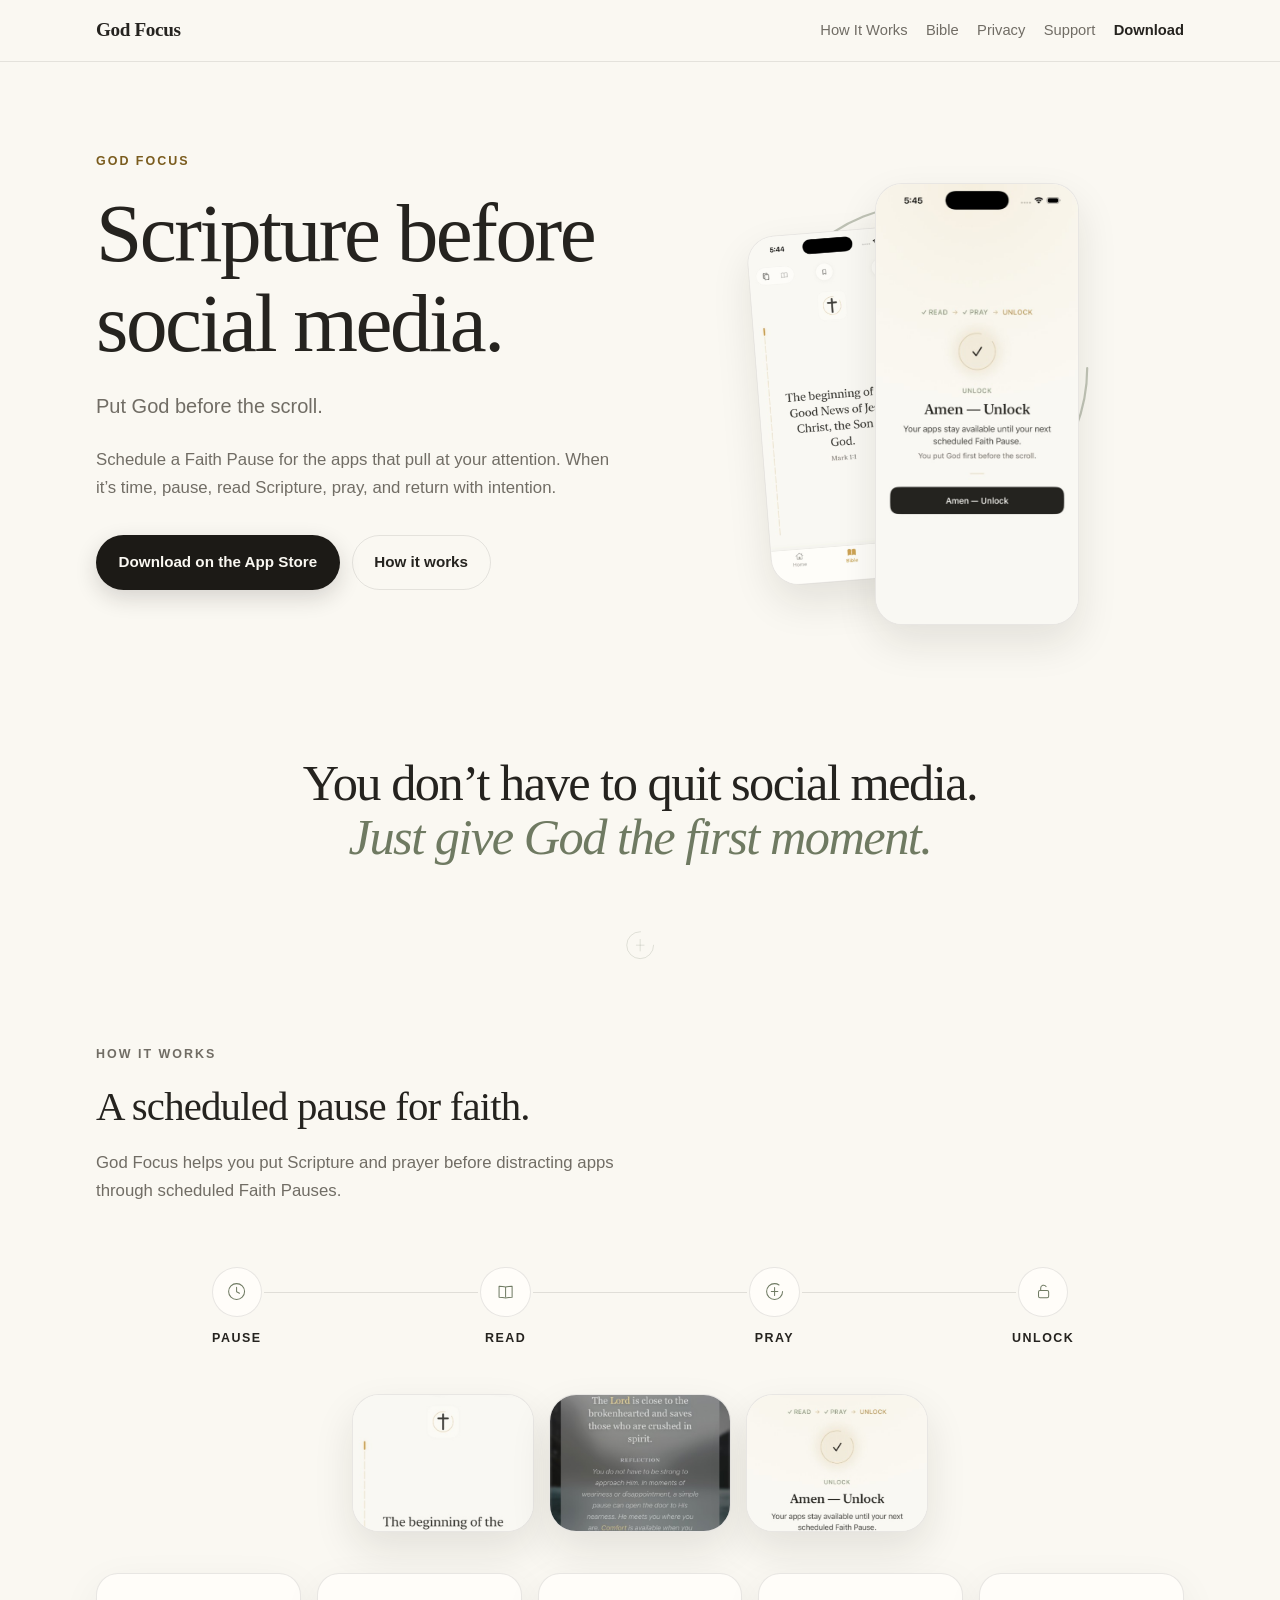
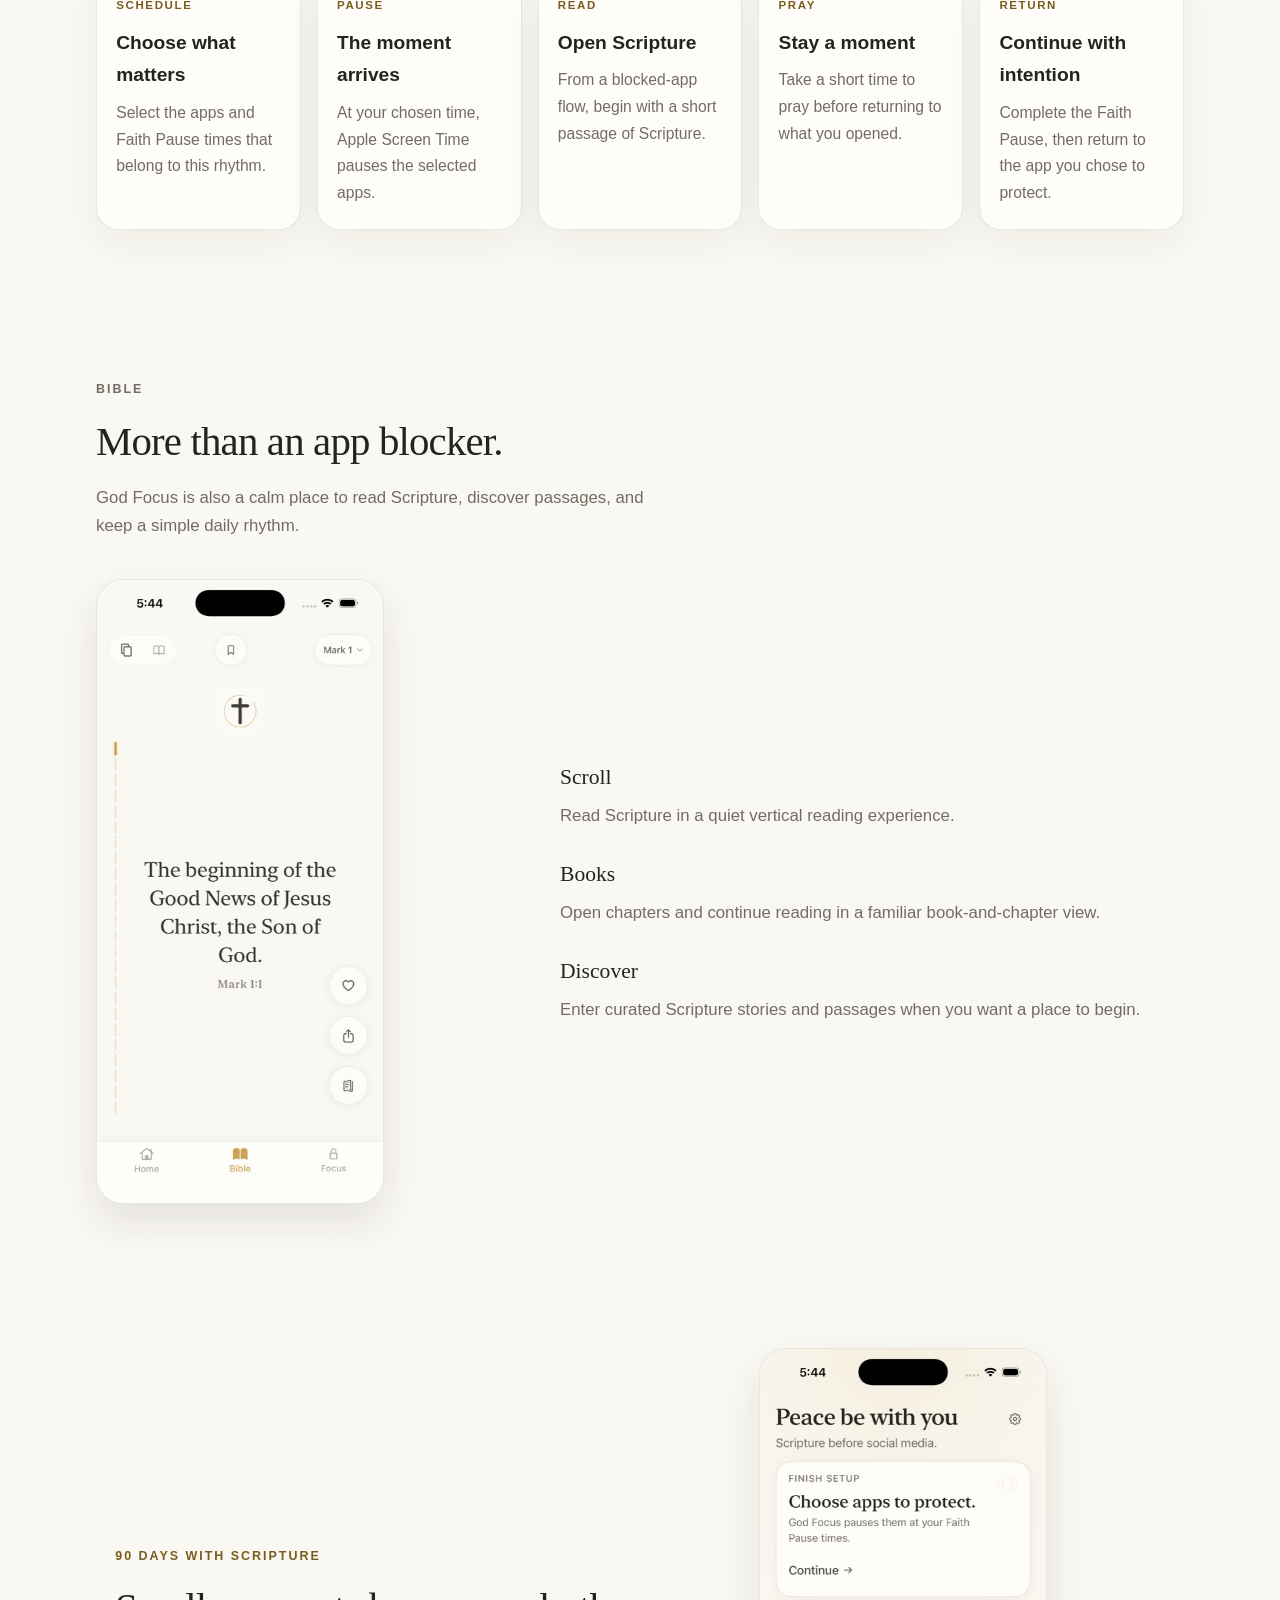
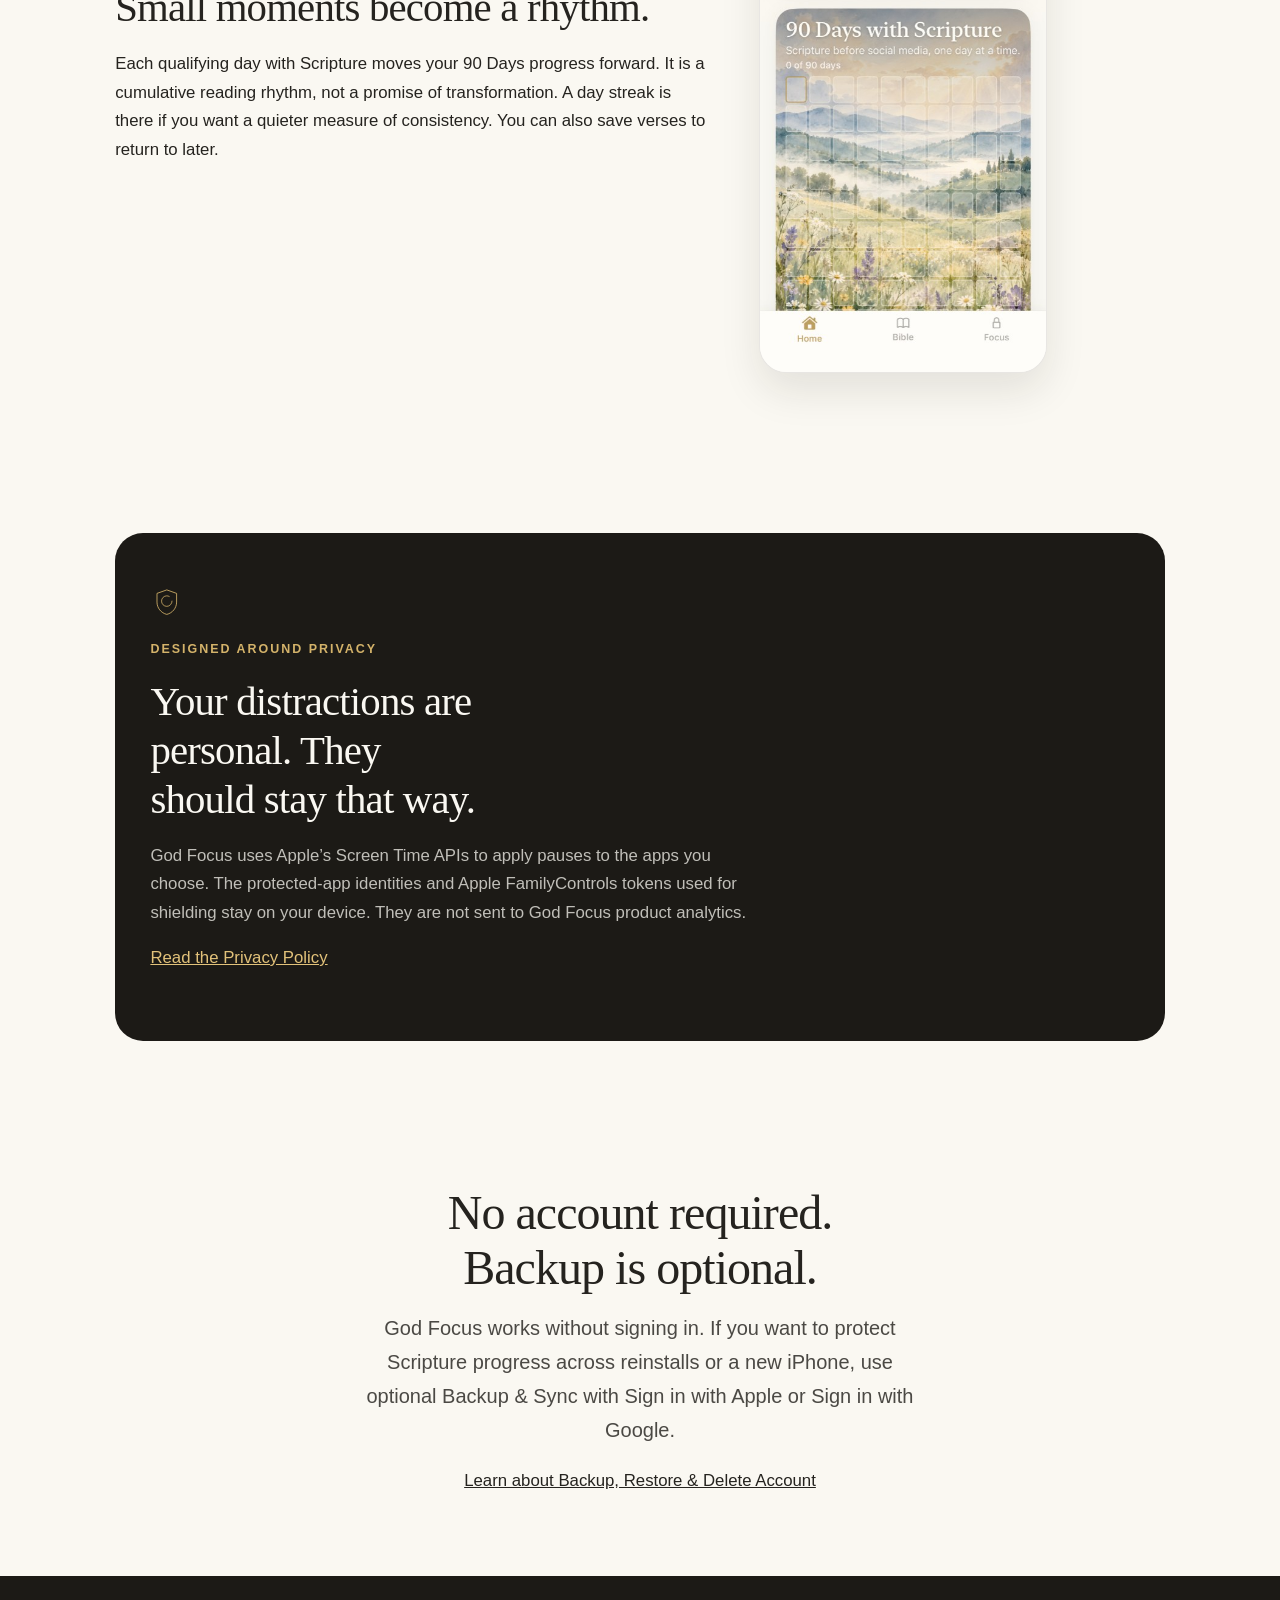
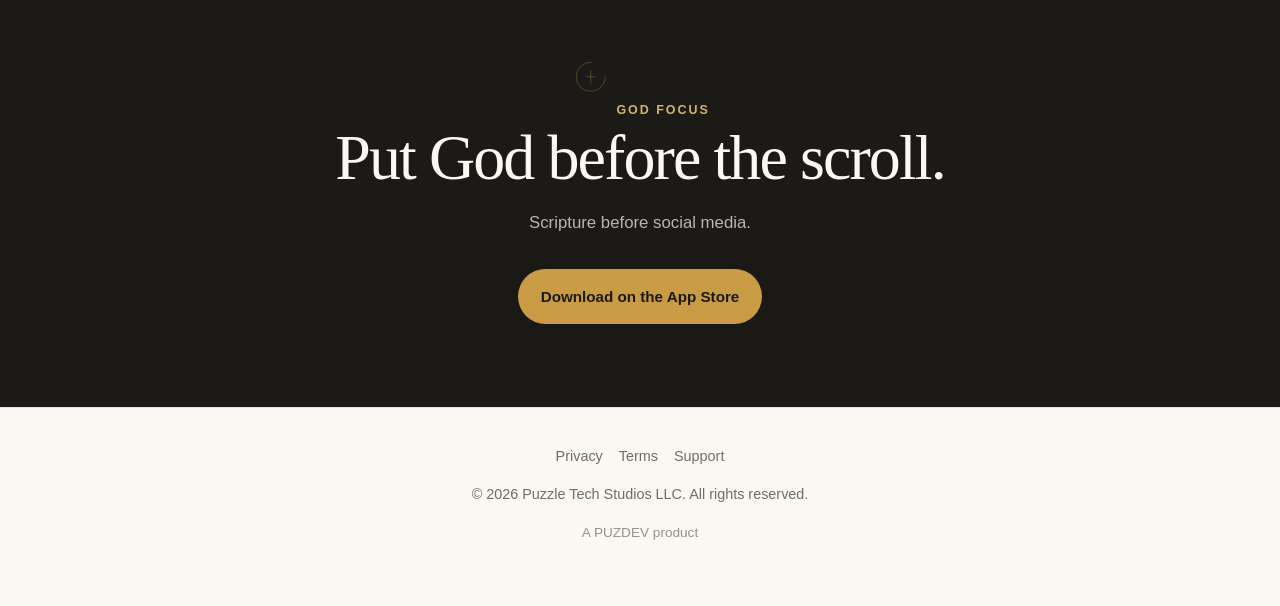
==== commit c7659e99: "Publish God Focus site for godfocus.puzdev.com with company branding and account/support pages. Co-a" ====
--- a/index.html
+++ b/index.html
@@ -10,6 +10,8 @@
   <meta property="og:description" content="Put God before the scroll. A Christian app blocker and Bible focus app built around scheduled Faith Pauses.">
   <meta property="og:type" content="website">
   <meta name="twitter:card" content="summary">
+  <link rel="canonical" href="https://godfocus.puzdev.com/">
+  <meta property="og:url" content="https://godfocus.puzdev.com/">
   <link rel="stylesheet" href="styles.css">
 </head>
 <body>
@@ -23,9 +25,9 @@
       <ul class="nav-links">
         <li><a href="./#how-it-works">How It Works</a></li>
         <li><a href="./#bible">Bible</a></li>
-        <li><a href="privacy.html">Privacy</a></li>
-        <li><a href="support.html">Support</a></li>
-        <li><a class="nav-download" href="https://apps.apple.com/us/app/unlock-with-prayer-god-focus/id6791024734">Download</a></li>
+        <li><a href="privacy/">Privacy</a></li>
+        <li><a href="support/">Support</a></li>
+        <li><a class="nav-download" href="https://apps.apple.com/us/app/god-focus-bible-scroll/id6791024734">Download</a></li>
       </ul>
     </nav>
   </header>
@@ -38,7 +40,7 @@
         <p class="lede">Put God before the scroll.</p>
         <p class="hero-copy">Schedule a Faith Pause for the apps that pull at your attention. When it’s time, pause, read Scripture, pray, and return with intention.</p>
         <div class="hero-actions">
-          <a class="button button-primary" href="https://apps.apple.com/us/app/unlock-with-prayer-god-focus/id6791024734">Download on the App Store</a>
+          <a class="button button-primary" href="https://apps.apple.com/us/app/god-focus-bible-scroll/id6791024734">Download on the App Store</a>
           <a class="button button-secondary" href="#how-it-works">How it works</a>
         </div>
       </div>
@@ -209,12 +211,14 @@
         <p class="eyebrow">Designed around privacy</p>
         <h2>Your distractions are personal. They should stay that way.</h2>
         <p>God Focus uses Apple’s Screen Time APIs to apply pauses to the apps you choose. The protected-app identities and Apple FamilyControls tokens used for shielding stay on your device. They are not sent to God Focus product analytics.</p>
-        <p><a href="privacy.html">Read the Privacy Policy</a></p>
-      </div>
-    </section>
-
-    <section class="section account">
-      <h2>No account.<br>No social profile.<br>Just begin.</h2>
+        <p><a href="privacy/">Read the Privacy Policy</a></p>
+      </div>
+    </section>
+
+    <section class="section account" id="backup">
+      <h2>No account required.<br>Backup is optional.</h2>
+      <p class="lede" style="max-width:36rem;margin:1rem auto 0;text-align:center;color:inherit;opacity:.82;">God Focus works without signing in. If you want to protect Scripture progress across reinstalls or a new iPhone, use optional Backup &amp; Sync with Sign in with Apple or Sign in with Google.</p>
+      <p style="text-align:center;margin-top:1.25rem;"><a href="support/">Learn about Backup, Restore &amp; Delete Account</a></p>
     </section>
   </main>
 
@@ -226,16 +230,17 @@
     <p class="eyebrow">God Focus</p>
     <h2 id="final-cta-title">Put God before the scroll.</h2>
     <p>Scripture before social media.</p>
-    <a class="button button-primary" href="https://apps.apple.com/us/app/unlock-with-prayer-god-focus/id6791024734">Download on the App Store</a>
+    <a class="button button-primary" href="https://apps.apple.com/us/app/god-focus-bible-scroll/id6791024734">Download on the App Store</a>
   </section>
 
   <footer class="site-footer">
     <nav aria-label="Footer">
-      <a href="privacy.html">Privacy</a>
-      <a href="terms.html">Terms</a>
-      <a href="support.html">Support</a>
+      <a href="privacy/">Privacy</a>
+      <a href="terms/">Terms</a>
+      <a href="support/">Support</a>
     </nav>
-    <p>© 2026 God Focus</p>
+    <p>© 2026 Puzzle Tech Studios LLC. All rights reserved.</p>
+    <p class="small">A PUZDEV product</p>
   </footer>
 </body>
 </html>
--- a/styles.css
+++ b/styles.css
@@ -868,3 +868,5 @@
     transition: none !important;
   }
 }
+
+.site-footer .small{margin-top:.35rem;opacity:.72;font-size:.85rem;}
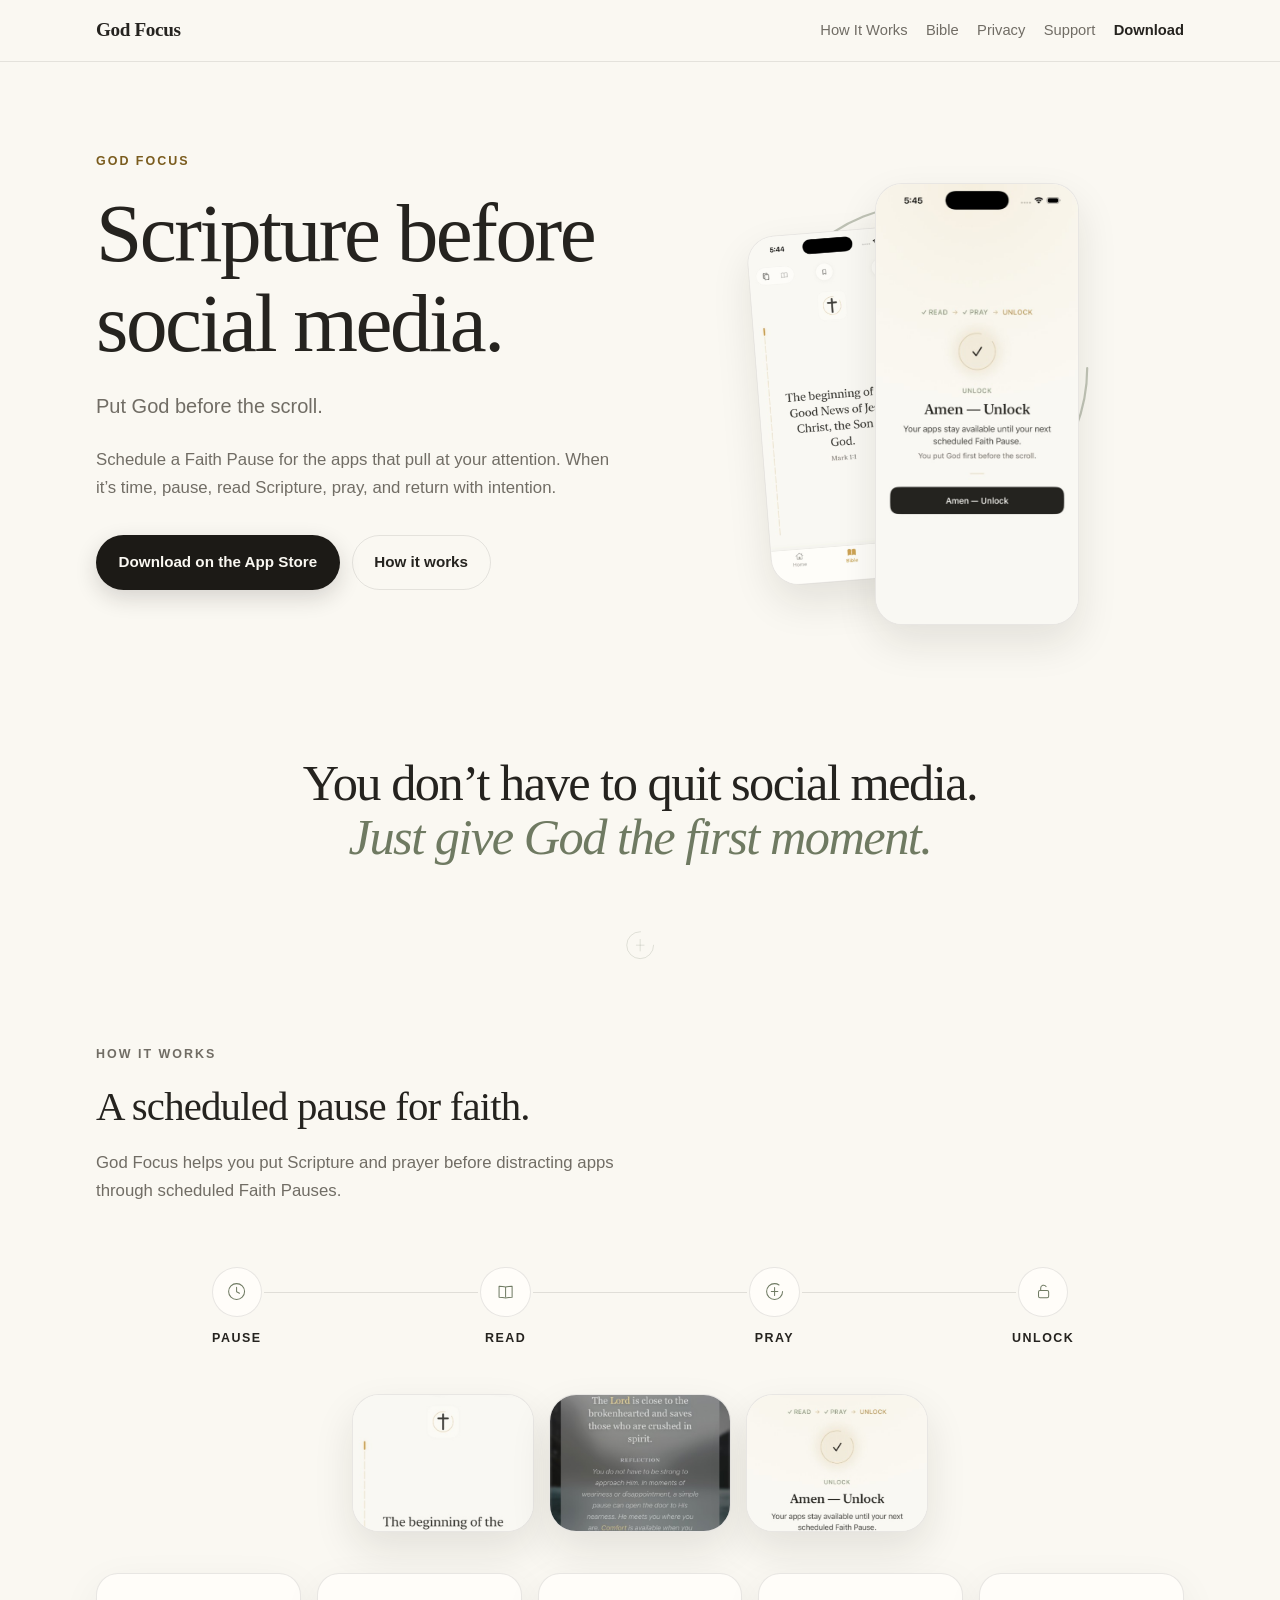
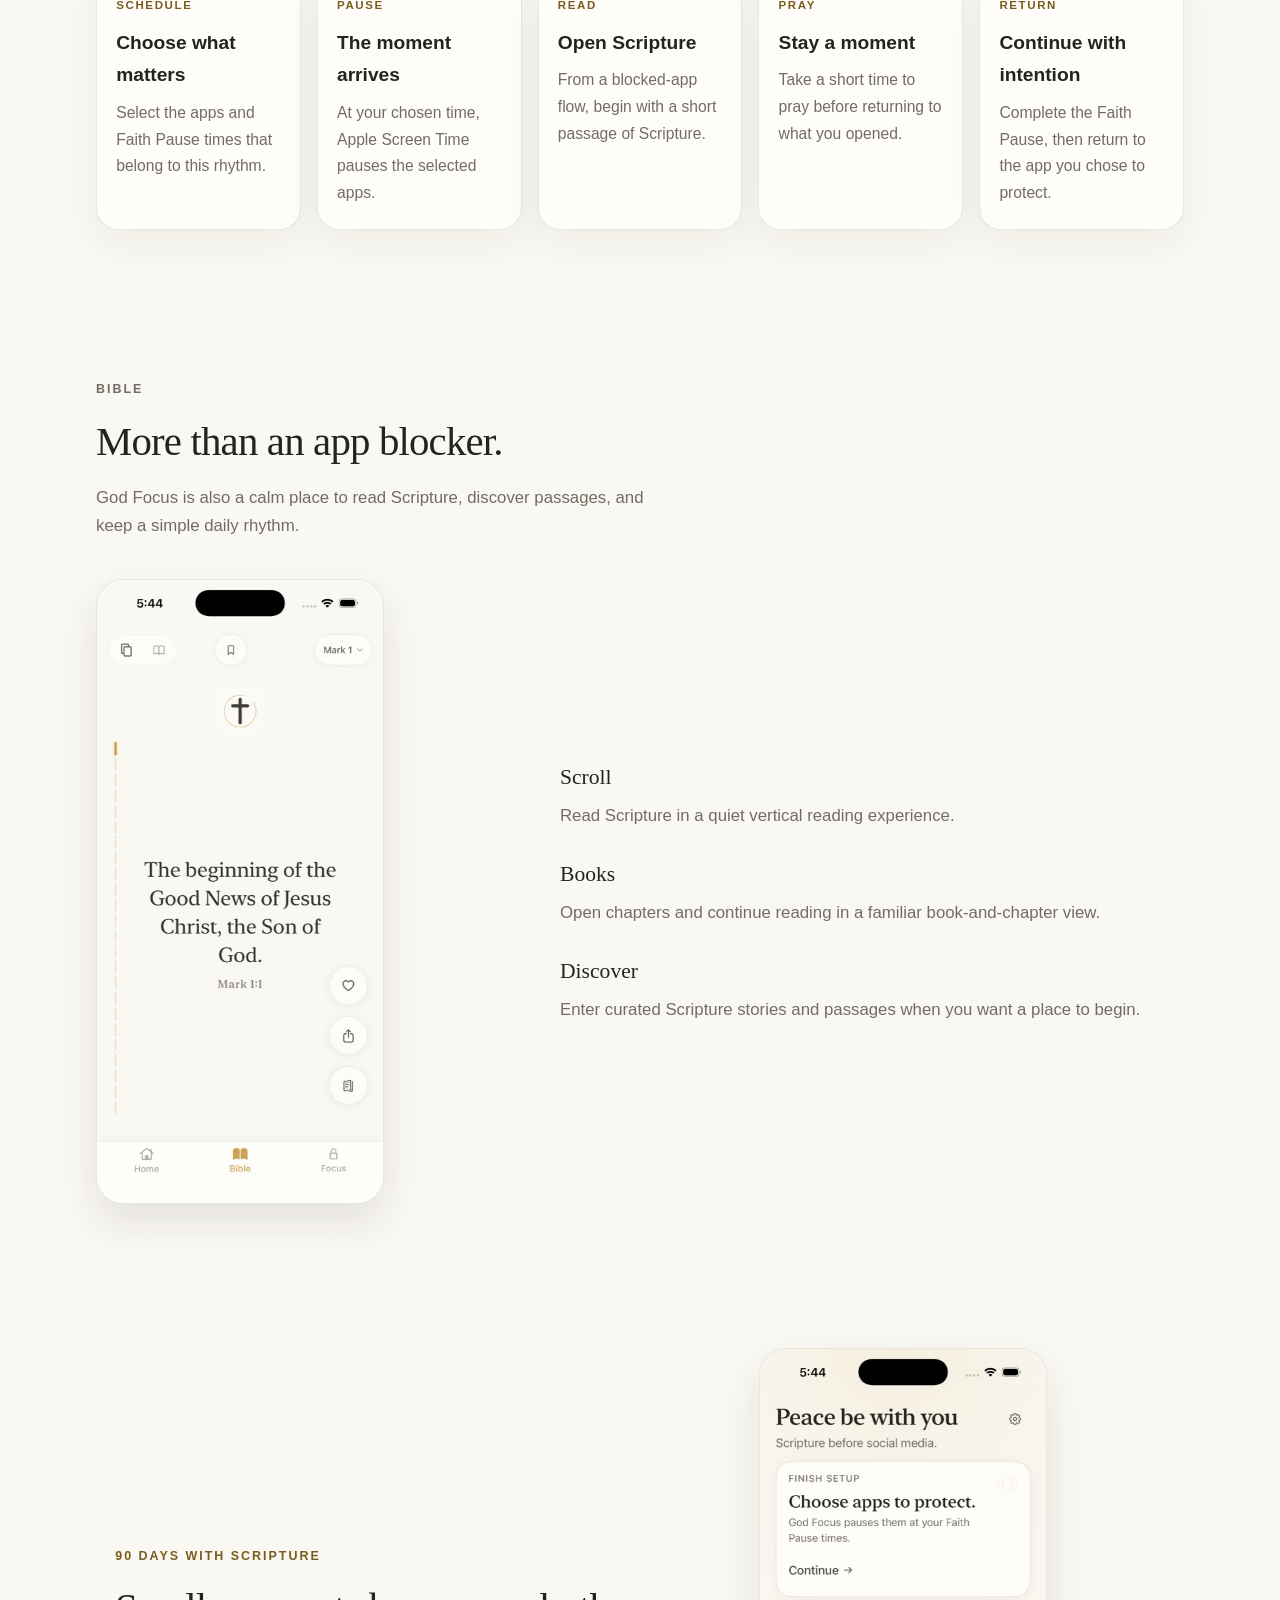
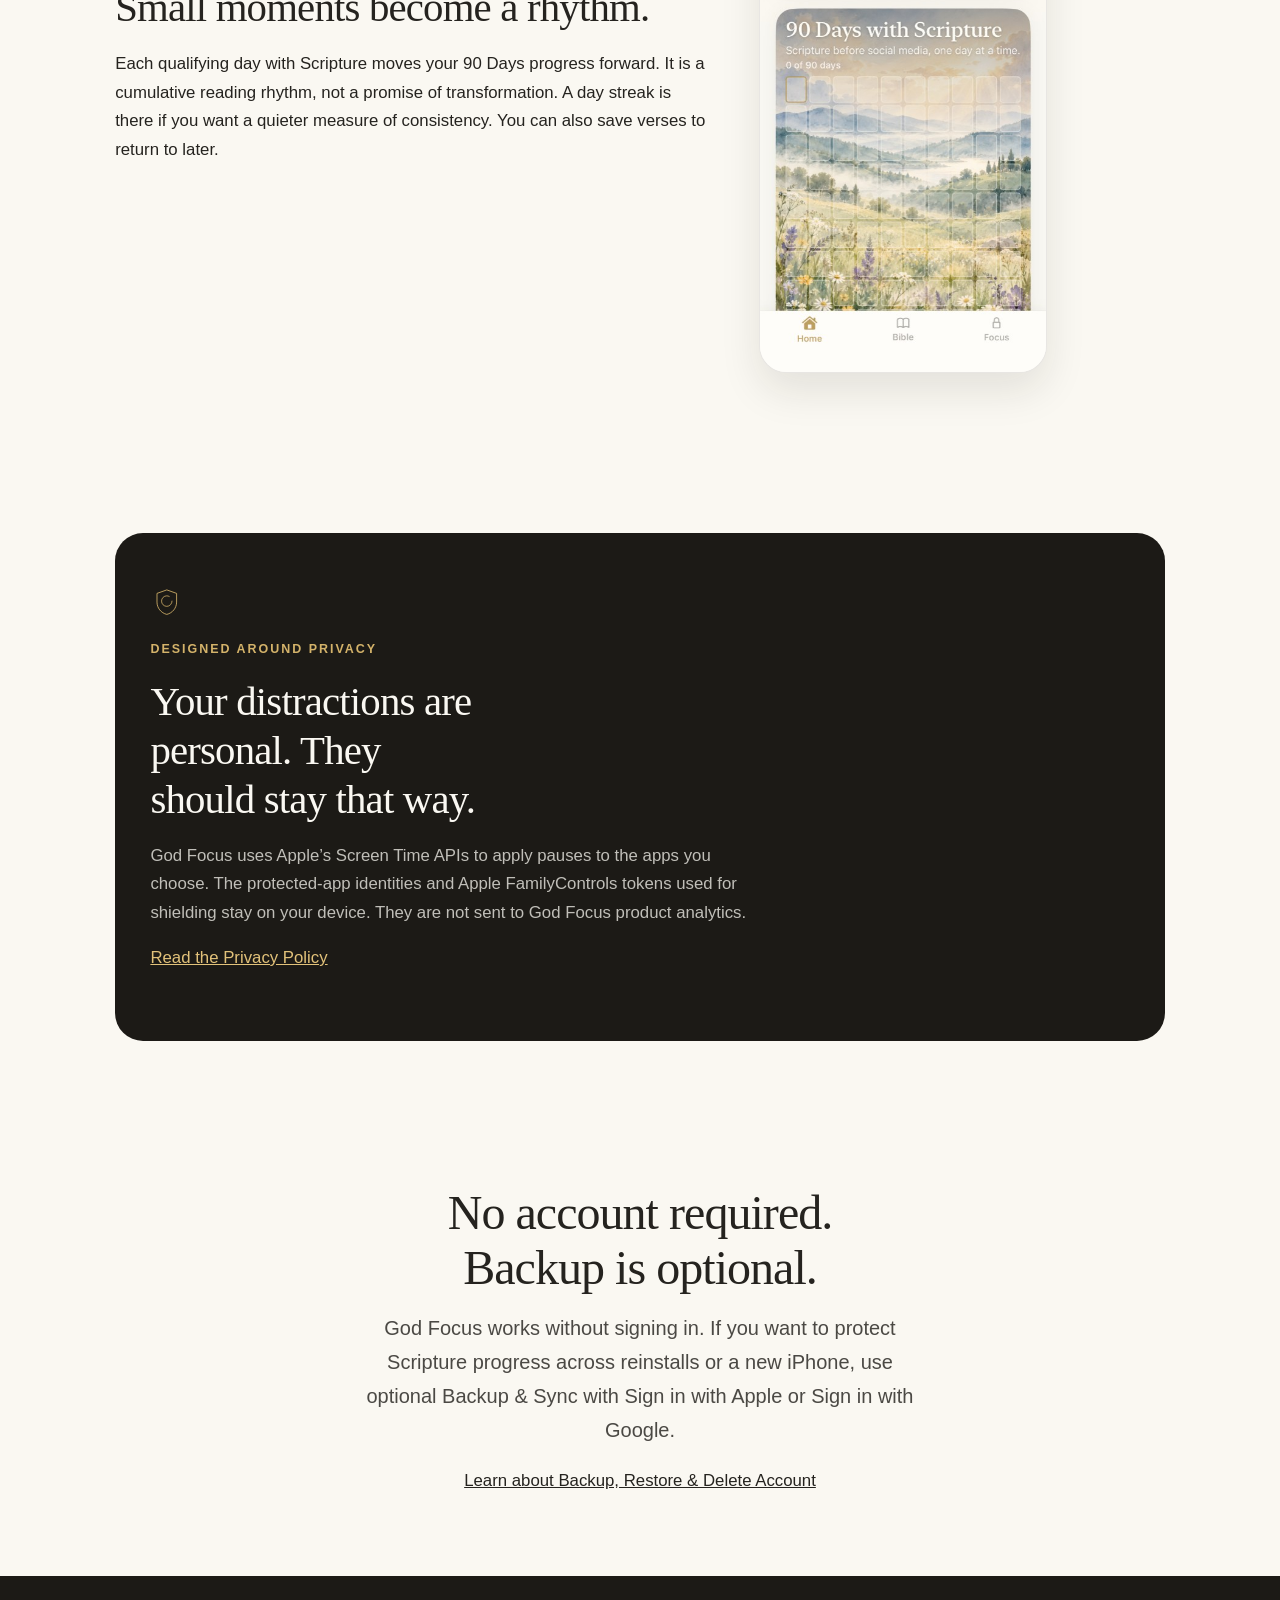
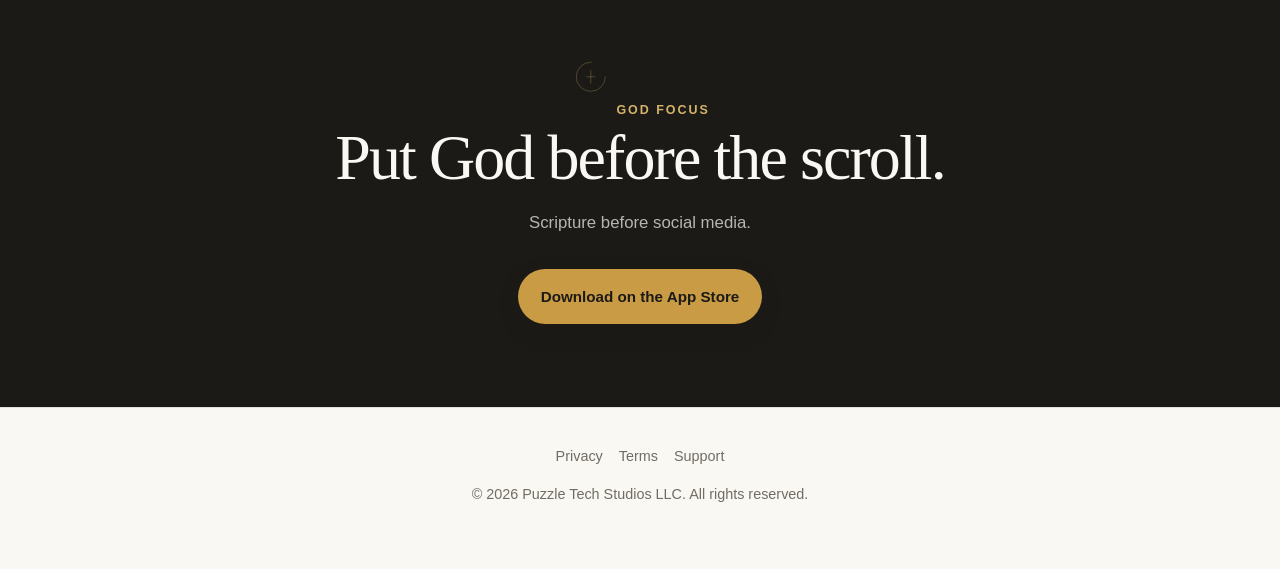
==== commit a8a75e71: "Remove PUZDEV product branding from God Focus public pages. Identify the operator as Puzzle Tech Stu" ====
--- a/index.html
+++ b/index.html
@@ -240,7 +240,6 @@
       <a href="support/">Support</a>
     </nav>
     <p>© 2026 Puzzle Tech Studios LLC. All rights reserved.</p>
-    <p class="small">A PUZDEV product</p>
   </footer>
 </body>
 </html>
